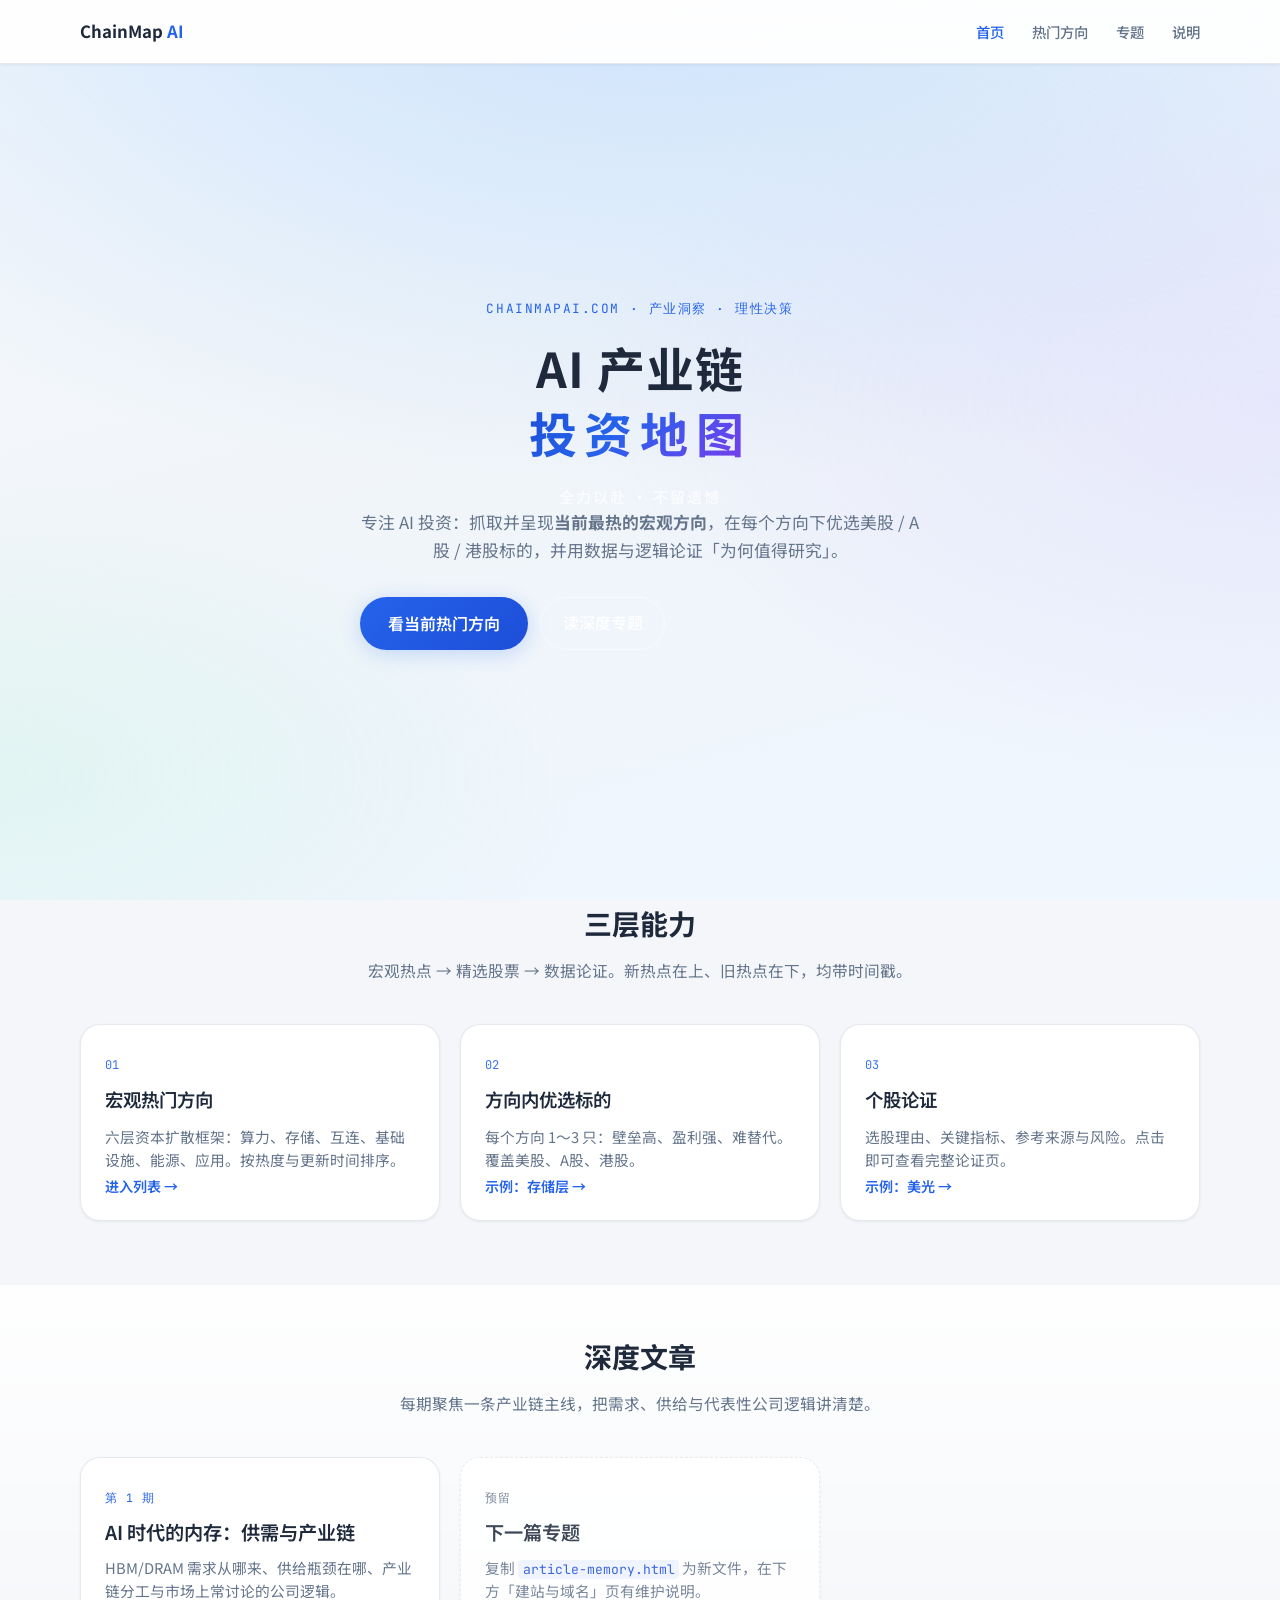
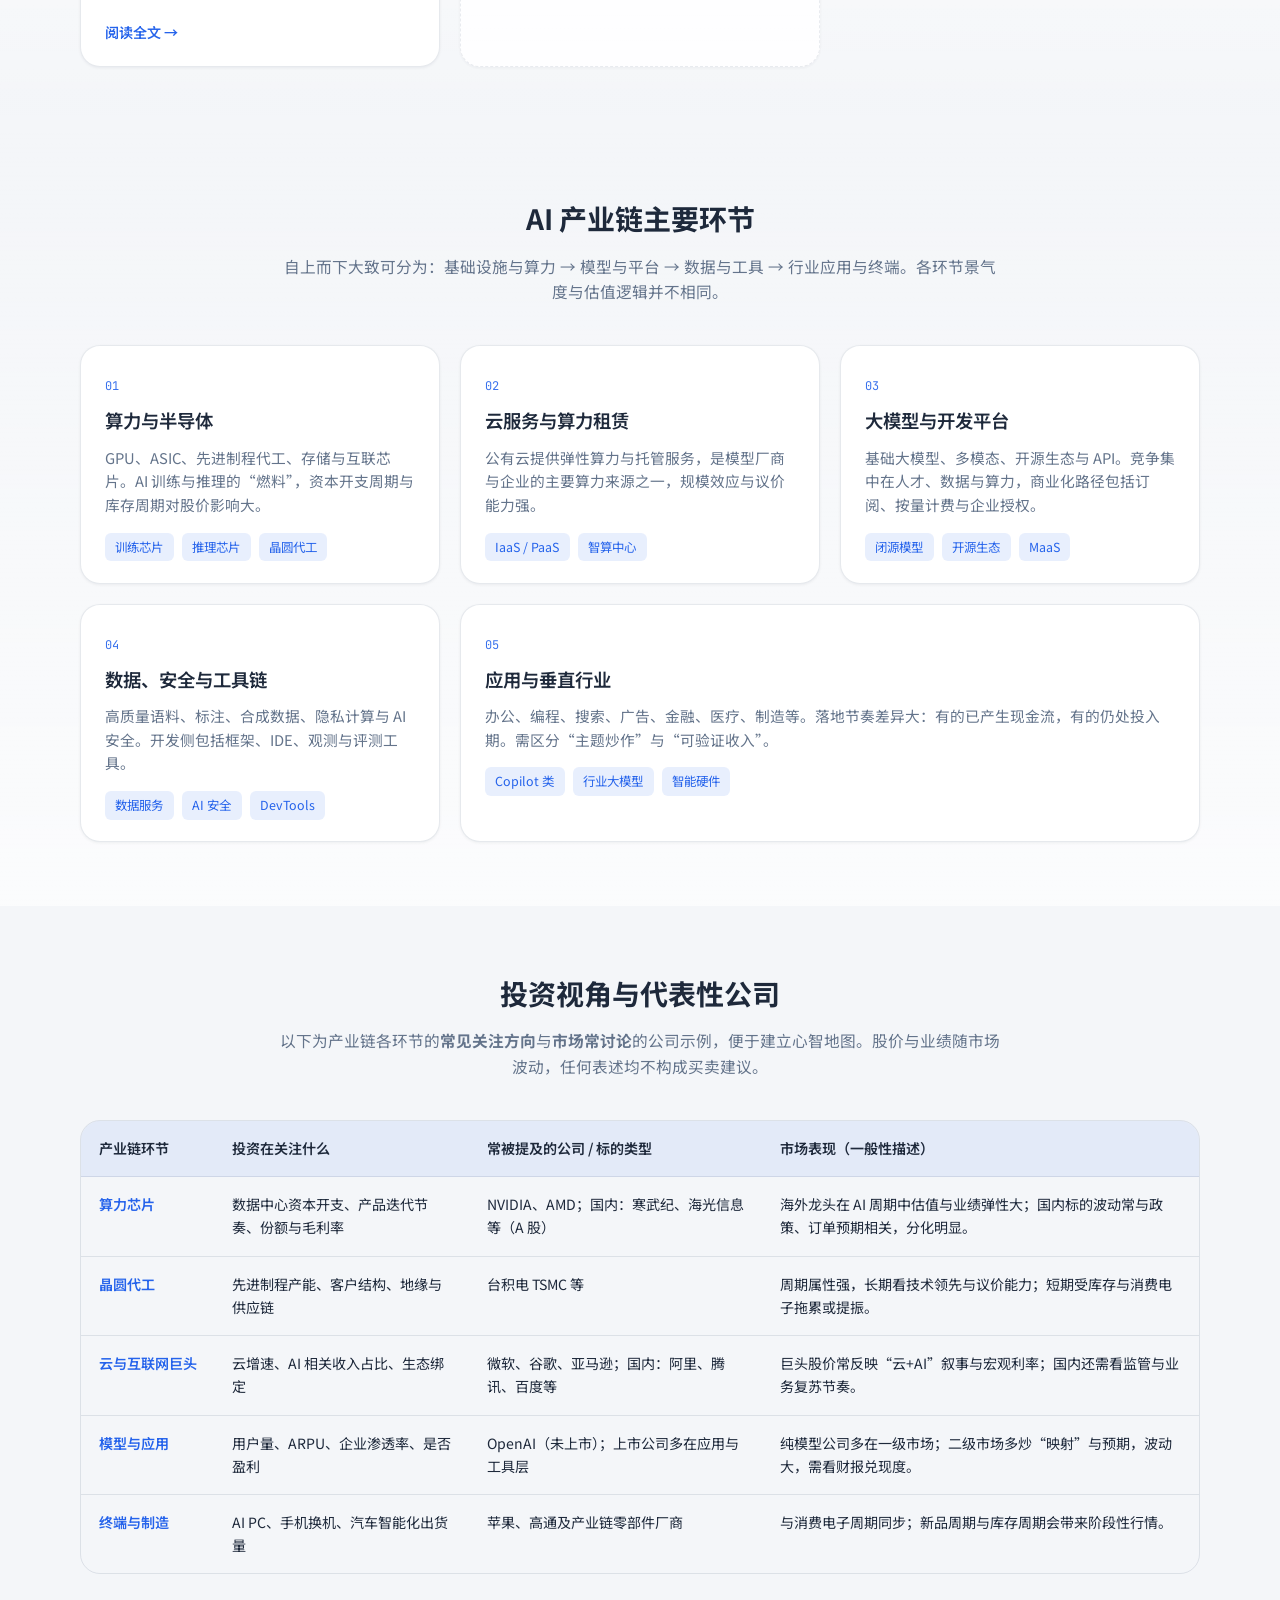
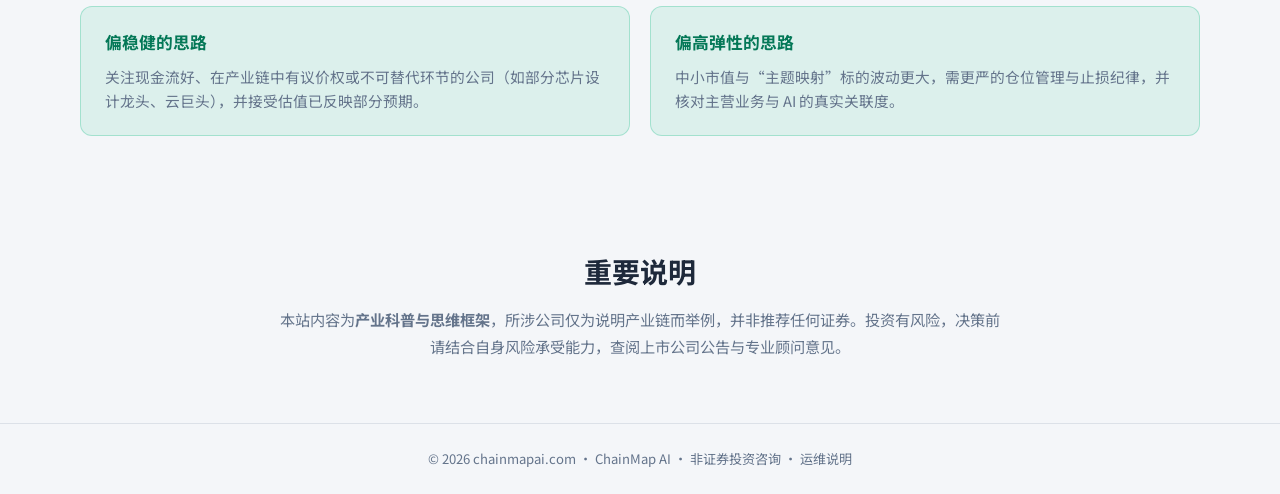
==== index.html @ 4a5e8cdd "Initial publish: ChainMap AI site for chainmapai.com Co-authored-by: Cursor <cursoragent@cursor.com>" ====
<!DOCTYPE html>
<html lang="zh-CN">
<head>
  <meta charset="UTF-8" />
  <meta name="viewport" content="width=device-width, initial-scale=1.0" />
  <meta name="description" content="ChainMap AI：AI 产业链投资地图。热门方向、美股/A股/港股优选标的与数据论证。chainmapai.com" />
  <link rel="canonical" href="https://chainmapai.com/" />
  <meta property="og:title" content="ChainMap AI · AI 产业链投资地图" />
  <meta property="og:url" content="https://chainmapai.com/" />
  <meta property="og:description" content="宏观热门方向 → 优选股票 → 数据论证" />
  <title>ChainMap AI · AI 产业链投资地图</title>
  <link rel="preconnect" href="https://fonts.googleapis.com" />
  <link rel="preconnect" href="https://fonts.gstatic.com" crossorigin />
  <link href="https://fonts.googleapis.com/css2?family=Noto+Sans+SC:wght@400;500;600;700&family=JetBrains+Mono:wght@400;500&display=swap" rel="stylesheet" />
  <link rel="stylesheet" href="styles.css" />
</head>
<body>
  <header class="site-header">
    <div class="header-inner">
      <a href="index.html" class="logo">ChainMap <span class="logo-accent">AI</span></a>
      <button type="button" class="nav-toggle" aria-label="打开菜单" aria-expanded="false"></button>
      <nav class="nav" id="site-nav">
        <a href="index.html" class="is-active">首页</a>
        <a href="hot-topics.html">热门方向</a>
        <a href="article-memory.html">专题</a>
        <a href="#disclaimer">说明</a>
      </nav>
    </div>
  </header>

  <main class="page-enter">
    <section class="hero">
      <div class="hero-bg" aria-hidden="true"></div>
      <div class="hero-content">
        <p class="hero-tag">chainmapai.com · 产业洞察 · 理性决策</p>
        <h1 class="hero-title">AI 产业链<br />
          <span class="hero-title-accent" aria-label="投资地图">
            <span class="title-part">投资地图</span>
          </span>
        </h1>
        <p class="hero-motto" aria-label="全力以赴不留遗憾">全力以赴 · 不留遗憾</p>
        <p class="hero-lead">
          专注 AI 投资：抓取并呈现<strong>当前最热的宏观方向</strong>，在每个方向下优选美股 / A股 / 港股标的，并用数据与逻辑论证「为何值得研究」。
        </p>
        <div class="hero-actions">
          <a class="btn-primary" href="hot-topics.html">看当前热门方向</a>
          <a class="btn-outline" href="#articles">读深度专题</a>
        </div>
      </div>
    </section>

    <section id="invest-core" class="section invest-preview-section">
      <div class="container">
        <h2 class="section-title">三层能力</h2>
        <p class="section-subtitle">宏观热点 → 精选股票 → 数据论证。新热点在上、旧热点在下，均带时间戳。</p>
        <div class="chain-grid">
          <a class="chain-card" href="hot-topics.html" style="text-decoration:none;color:inherit">
            <span class="chain-step">01</span>
            <h3>宏观热门方向</h3>
            <p>六层资本扩散框架：算力、存储、互连、基础设施、能源、应用。按热度与更新时间排序。</p>
            <span class="article-card-cta">进入列表 →</span>
          </a>
          <a class="chain-card" href="topic.html?id=storage-hbm" style="text-decoration:none;color:inherit">
            <span class="chain-step">02</span>
            <h3>方向内优选标的</h3>
            <p>每个方向 1～3 只：壁垒高、盈利强、难替代。覆盖美股、A股、港股。</p>
            <span class="article-card-cta">示例：存储层 →</span>
          </a>
          <a class="chain-card" href="stock.html?id=mu" style="text-decoration:none;color:inherit">
            <span class="chain-step">03</span>
            <h3>个股论证</h3>
            <p>选股理由、关键指标、参考来源与风险。点击即可查看完整论证页。</p>
            <span class="article-card-cta">示例：美光 →</span>
          </a>
        </div>
      </div>
    </section>

    <section id="articles" class="section articles-preview-section">
      <div class="container">
        <h2 class="section-title">深度文章</h2>
        <p class="section-subtitle">每期聚焦一条产业链主线，把需求、供给与代表性公司逻辑讲清楚。</p>
        <div class="article-cards">
          <a class="article-card" href="article-memory.html">
            <span class="article-card-badge">第 1 期</span>
            <h3 class="article-card-title">AI 时代的内存：供需与产业链</h3>
            <p class="article-card-desc">HBM/DRAM 需求从哪来、供给瓶颈在哪、产业链分工与市场上常讨论的公司逻辑。</p>
            <span class="article-card-cta">阅读全文 →</span>
          </a>
          <div class="article-card article-card-placeholder">
            <span class="article-card-badge article-card-badge--muted">预留</span>
            <h3 class="article-card-title">下一篇专题</h3>
            <p class="article-card-desc">复制 <code>article-memory.html</code> 为新文件，在下方「建站与域名」页有维护说明。</p>
          </div>
        </div>
      </div>
    </section>

    <section id="chain" class="section chain-section">
      <div class="container">
        <h2 class="section-title">AI 产业链主要环节</h2>
        <p class="section-subtitle">
          自上而下大致可分为：基础设施与算力 → 模型与平台 → 数据与工具 → 行业应用与终端。各环节景气度与估值逻辑并不相同。
        </p>

        <div class="chain-grid">
          <article class="chain-card">
            <span class="chain-step">01</span>
            <h3>算力与半导体</h3>
            <p>GPU、ASIC、先进制程代工、存储与互联芯片。AI 训练与推理的“燃料”，资本开支周期与库存周期对股价影响大。</p>
            <ul class="chain-tags">
              <li>训练芯片</li>
              <li>推理芯片</li>
              <li>晶圆代工</li>
            </ul>
          </article>
          <article class="chain-card">
            <span class="chain-step">02</span>
            <h3>云服务与算力租赁</h3>
            <p>公有云提供弹性算力与托管服务，是模型厂商与企业的主要算力来源之一，规模效应与议价能力强。</p>
            <ul class="chain-tags">
              <li>IaaS / PaaS</li>
              <li>智算中心</li>
            </ul>
          </article>
          <article class="chain-card">
            <span class="chain-step">03</span>
            <h3>大模型与开发平台</h3>
            <p>基础大模型、多模态、开源生态与 API。竞争集中在人才、数据与算力，商业化路径包括订阅、按量计费与企业授权。</p>
            <ul class="chain-tags">
              <li>闭源模型</li>
              <li>开源生态</li>
              <li>MaaS</li>
            </ul>
          </article>
          <article class="chain-card">
            <span class="chain-step">04</span>
            <h3>数据、安全与工具链</h3>
            <p>高质量语料、标注、合成数据、隐私计算与 AI 安全。开发侧包括框架、IDE、观测与评测工具。</p>
            <ul class="chain-tags">
              <li>数据服务</li>
              <li>AI 安全</li>
              <li>DevTools</li>
            </ul>
          </article>
          <article class="chain-card chain-card-wide">
            <span class="chain-step">05</span>
            <h3>应用与垂直行业</h3>
            <p>办公、编程、搜索、广告、金融、医疗、制造等。落地节奏差异大：有的已产生现金流，有的仍处投入期。需区分“主题炒作”与“可验证收入”。</p>
            <ul class="chain-tags">
              <li>Copilot 类</li>
              <li>行业大模型</li>
              <li>智能硬件</li>
            </ul>
          </article>
        </div>
      </div>
    </section>

    <section id="ideas" class="section ideas-section">
      <div class="container">
        <h2 class="section-title">投资视角与代表性公司</h2>
        <p class="section-subtitle">
          以下为产业链各环节的<strong>常见关注方向</strong>与<strong>市场常讨论</strong>的公司示例，便于建立心智地图。股价与业绩随市场波动，任何表述均不构成买卖建议。
        </p>

        <div class="ideas-table-wrap">
          <table class="ideas-table">
            <thead>
              <tr>
                <th>产业链环节</th>
                <th>投资在关注什么</th>
                <th>常被提及的公司 / 标的类型</th>
                <th>市场表现（一般性描述）</th>
              </tr>
            </thead>
            <tbody>
              <tr>
                <td>算力芯片</td>
                <td>数据中心资本开支、产品迭代节奏、份额与毛利率</td>
                <td>NVIDIA、AMD；国内：寒武纪、海光信息等（A 股）</td>
                <td>海外龙头在 AI 周期中估值与业绩弹性大；国内标的波动常与政策、订单预期相关，分化明显。</td>
              </tr>
              <tr>
                <td>晶圆代工</td>
                <td>先进制程产能、客户结构、地缘与供应链</td>
                <td>台积电 TSMC 等</td>
                <td>周期属性强，长期看技术领先与议价能力；短期受库存与消费电子拖累或提振。</td>
              </tr>
              <tr>
                <td>云与互联网巨头</td>
                <td>云增速、AI 相关收入占比、生态绑定</td>
                <td>微软、谷歌、亚马逊；国内：阿里、腾讯、百度等</td>
                <td>巨头股价常反映“云+AI”叙事与宏观利率；国内还需看监管与业务复苏节奏。</td>
              </tr>
              <tr>
                <td>模型与应用</td>
                <td>用户量、ARPU、企业渗透率、是否盈利</td>
                <td>OpenAI（未上市）；上市公司多在应用与工具层</td>
                <td>纯模型公司多在一级市场；二级市场多炒“映射”与预期，波动大，需看财报兑现度。</td>
              </tr>
              <tr>
                <td>终端与制造</td>
                <td>AI PC、手机换机、汽车智能化出货量</td>
                <td>苹果、高通及产业链零部件厂商</td>
                <td>与消费电子周期同步；新品周期与库存周期会带来阶段性行情。</td>
              </tr>
            </tbody>
          </table>
        </div>

        <div class="callout-cards">
          <div class="callout">
            <h3>偏稳健的思路</h3>
            <p>关注现金流好、在产业链中有议价权或不可替代环节的公司（如部分芯片设计龙头、云巨头），并接受估值已反映部分预期。</p>
          </div>
          <div class="callout">
            <h3>偏高弹性的思路</h3>
            <p>中小市值与“主题映射”标的波动更大，需更严的仓位管理与止损纪律，并核对主营业务与 AI 的真实关联度。</p>
          </div>
        </div>
      </div>
    </section>

    <section id="disclaimer" class="section disclaimer-section">
      <div class="container narrow">
        <h2 class="section-title">重要说明</h2>
        <p>
          本站内容为<strong>产业科普与思维框架</strong>，所涉公司仅为说明产业链而举例，并非推荐任何证券。投资有风险，决策前请结合自身风险承受能力，查阅上市公司公告与专业顾问意见。
        </p>
      </div>
    </section>
  </main>

  <footer class="site-footer">
    <div class="container footer-inner">
      <p>© 2026 <a href="https://chainmapai.com">chainmapai.com</a> · ChainMap AI · 非证券投资咨询 · <a href="guide-hosting.html">运维说明</a></p>
    </div>
  </footer>

  <script src="script.js"></script>
</body>
</html>
---- styles.css ----
:root {
  --bg-deep: #f4f6f9;
  --bg-page: linear-gradient(165deg, #f8fafc 0%, #f1f5f9 45%, #eef6ff 100%);
  --bg-card: #ffffff;
  --bg-card-hover: #f8fafc;
  --border: rgba(15, 40, 80, 0.1);
  --text: #1e293b;
  --text-muted: #64748b;
  --accent: #2563eb;
  --accent-hover: #1d4ed8;
  --accent-soft: rgba(37, 99, 235, 0.1);
  --accent-glow: rgba(37, 99, 235, 0.22);
  --green-soft: rgba(16, 185, 129, 0.1);
  --green-border: rgba(16, 185, 129, 0.28);
  --green-heading: #047857;
  --header-bg: rgba(255, 255, 255, 0.82);
  --shadow-sm: 0 1px 3px rgba(15, 23, 42, 0.06);
  --shadow-md: 0 8px 30px rgba(15, 23, 42, 0.08);
  --font-sans: "Noto Sans SC", system-ui, sans-serif;
  --font-mono: "JetBrains Mono", monospace;
  --radius: 12px;
  --radius-lg: 20px;
  --header-h: 64px;
}

*,
*::before,
*::after {
  box-sizing: border-box;
}

html {
  scroll-behavior: smooth;
}

body {
  margin: 0;
  font-family: var(--font-sans);
  font-size: 16px;
  line-height: 1.65;
  color: var(--text);
  background: var(--bg-deep);
  background-image: var(--bg-page);
  background-attachment: fixed;
  min-height: 100vh;
}

a {
  color: var(--accent);
  text-decoration: none;
}

a:hover {
  text-decoration: underline;
}

.container {
  width: min(1120px, 92vw);
  margin-inline: auto;
}

.container.narrow {
  max-width: 720px;
}

.site-header {
  position: sticky;
  top: 0;
  z-index: 100;
  height: var(--header-h);
  background: var(--header-bg);
  backdrop-filter: blur(12px);
  border-bottom: 1px solid var(--border);
  box-shadow: var(--shadow-sm);
}

.header-inner {
  width: min(1120px, 92vw);
  margin-inline: auto;
  height: 100%;
  display: flex;
  align-items: center;
  justify-content: space-between;
}

.logo {
  font-weight: 700;
  font-size: 1.05rem;
  color: var(--text);
  text-decoration: none;
}

.logo:hover {
  color: var(--accent);
  text-decoration: none;
}

.logo-accent {
  color: var(--accent);
}

.hero-motto {
  margin: 0.5rem 0 0;
  font-size: 0.95rem;
  font-weight: 500;
  color: rgba(255, 255, 255, 0.75);
  letter-spacing: 0.12em;
}

.site-footer a {
  color: var(--text-muted);
}

.site-footer a:hover {
  color: var(--accent);
}

.nav {
  display: flex;
  gap: 1.75rem;
}

.nav a {
  color: var(--text-muted);
  font-size: 0.9rem;
  font-weight: 500;
  text-decoration: none;
  transition: color 0.2s;
}

.nav a:hover {
  color: var(--accent);
}

.nav a.is-active {
  color: var(--accent);
}

.nav-toggle {
  display: none;
  width: 44px;
  height: 44px;
  margin: 0;
  padding: 0;
  border: 1px solid var(--border);
  border-radius: 10px;
  background: var(--bg-card);
  cursor: pointer;
  position: relative;
}

.nav-toggle::before,
.nav-toggle::after {
  content: "";
  position: absolute;
  left: 12px;
  right: 12px;
  height: 2px;
  background: var(--text);
  border-radius: 1px;
  transition: transform 0.2s, top 0.2s, opacity 0.2s;
}

.nav-toggle::before {
  top: 16px;
}

.nav-toggle::after {
  top: 26px;
}

.nav-toggle[aria-expanded="true"]::before {
  top: 21px;
  transform: rotate(45deg);
}

.nav-toggle[aria-expanded="true"]::after {
  top: 21px;
  transform: rotate(-45deg);
}

@media (max-width: 768px) {
  .nav-toggle {
    display: block;
  }

  .nav {
    position: absolute;
    top: var(--header-h);
    left: 0;
    right: 0;
    flex-direction: column;
    gap: 0;
    padding: 0.5rem 0 1rem;
    background: rgba(255, 255, 255, 0.98);
    border-bottom: 1px solid var(--border);
    box-shadow: var(--shadow-md);
    transform: translateY(-120%);
    opacity: 0;
    visibility: hidden;
    pointer-events: none;
    transition: transform 0.25s ease, opacity 0.2s;
  }

  .nav.is-open {
    transform: translateY(0);
    opacity: 1;
    visibility: visible;
    pointer-events: auto;
  }

  .nav a {
    padding: 0.85rem 1.5rem;
    border-top: 1px solid rgba(15, 23, 42, 0.06);
  }

  .header-inner {
    position: relative;
  }
}

.hero {
  position: relative;
  min-height: calc(100vh - var(--header-h));
  display: flex;
  align-items: center;
  justify-content: center;
  padding: 3rem 1.5rem 4rem;
  overflow: hidden;
}

.hero-bg {
  position: absolute;
  inset: 0;
  background:
    radial-gradient(ellipse 85% 65% at 50% -15%, rgba(147, 197, 253, 0.45), transparent),
    radial-gradient(ellipse 55% 45% at 100% 40%, rgba(196, 181, 253, 0.22), transparent),
    radial-gradient(ellipse 45% 35% at 0% 85%, rgba(167, 243, 208, 0.2), transparent);
  pointer-events: none;
}

.hero-content {
  position: relative;
  text-align: center;
  max-width: 720px;
}

.hero-tag {
  font-family: var(--font-mono);
  font-size: 0.8rem;
  letter-spacing: 0.12em;
  text-transform: uppercase;
  color: var(--accent);
  margin: 0 0 1rem;
}

.hero-title {
  font-size: clamp(2rem, 5vw, 3rem);
  font-weight: 700;
  line-height: 1.35;
  margin: 0 0 1.25rem;
  letter-spacing: 0.02em;
}

.hero-title-accent {
  display: inline-block;
  background: linear-gradient(135deg, #1d4ed8 0%, #2563eb 40%, #7c3aed 100%);
  -webkit-background-clip: text;
  background-clip: text;
  color: transparent;
}

.hero-title-accent .title-part {
  letter-spacing: 0.16em;
}

.hero-title-accent .title-mid-gap {
  display: inline-block;
  width: 0.65em;
  min-width: 0.5rem;
}

.hero-lead {
  color: var(--text-muted);
  font-size: 1.05rem;
  margin: 0 0 2rem;
  max-width: 560px;
  margin-inline: auto;
}

.btn-primary {
  display: inline-block;
  padding: 0.85rem 1.75rem;
  background: linear-gradient(135deg, #2563eb, #1d4ed8);
  color: #fff;
  font-weight: 600;
  border-radius: 999px;
  text-decoration: none;
  box-shadow: 0 4px 20px var(--accent-glow);
  transition: transform 0.2s, box-shadow 0.2s;
}

.btn-primary:hover {
  transform: translateY(-2px);
  box-shadow: 0 8px 28px var(--accent-glow);
  text-decoration: none;
  color: #fff;
}

.section[id] {
  scroll-margin-top: calc(var(--header-h) + 8px);
}

.section {
  padding: 4rem 1.5rem;
}

.section-title {
  font-size: 1.75rem;
  font-weight: 700;
  margin: 0 0 0.75rem;
  text-align: center;
}

.section-subtitle {
  color: var(--text-muted);
  text-align: center;
  max-width: 720px;
  margin: 0 auto 2.5rem;
  font-size: 0.98rem;
}

.chain-section {
  background: linear-gradient(180deg, transparent, rgba(255, 255, 255, 0.65));
}

.chain-grid {
  display: grid;
  grid-template-columns: repeat(auto-fill, minmax(280px, 1fr));
  gap: 1.25rem;
}

.chain-card {
  background: var(--bg-card);
  border: 1px solid var(--border);
  border-radius: var(--radius-lg);
  padding: 1.5rem 1.5rem 1.35rem;
  box-shadow: var(--shadow-sm);
  transition: border-color 0.2s, background 0.2s, box-shadow 0.2s;
}

.chain-card:hover {
  background: var(--bg-card-hover);
  border-color: rgba(37, 99, 235, 0.28);
  box-shadow: var(--shadow-sm);
}

.chain-card-wide {
  grid-column: 1 / -1;
}

@media (min-width: 900px) {
  .chain-card-wide {
    grid-column: span 2;
  }
}

.chain-step {
  font-family: var(--font-mono);
  font-size: 0.75rem;
  color: var(--accent);
  opacity: 0.9;
}

.chain-card h3 {
  margin: 0.5rem 0 0.65rem;
  font-size: 1.15rem;
  font-weight: 600;
}

.chain-card p {
  margin: 0;
  color: var(--text-muted);
  font-size: 0.92rem;
  line-height: 1.6;
}

.chain-tags {
  list-style: none;
  margin: 1rem 0 0;
  padding: 0;
  display: flex;
  flex-wrap: wrap;
  gap: 0.5rem;
}

.chain-tags li {
  font-size: 0.78rem;
  padding: 0.25rem 0.65rem;
  background: var(--accent-soft);
  color: var(--accent);
  border-radius: 6px;
}

.ideas-section {
  padding-bottom: 5rem;
}

.ideas-table-wrap {
  overflow-x: auto;
  border-radius: var(--radius-lg);
  border: 1px solid var(--border);
  margin-bottom: 2rem;
}

.ideas-table {
  width: 100%;
  border-collapse: collapse;
  font-size: 0.88rem;
}

.ideas-table th,
.ideas-table td {
  padding: 1rem 1.1rem;
  text-align: left;
  vertical-align: top;
  border-bottom: 1px solid var(--border);
}

.ideas-table th {
  background: rgba(37, 99, 235, 0.08);
  color: var(--text);
  font-weight: 600;
  white-space: nowrap;
}

.ideas-table tbody tr:last-child td {
  border-bottom: none;
}

.ideas-table tbody tr:hover td {
  background: rgba(37, 99, 235, 0.04);
}

.ideas-table td:first-child {
  font-weight: 600;
  color: var(--accent);
  white-space: nowrap;
}

.callout-cards {
  display: grid;
  grid-template-columns: repeat(auto-fit, minmax(260px, 1fr));
  gap: 1.25rem;
}

.callout {
  background: var(--green-soft);
  border: 1px solid var(--green-border);
  border-radius: var(--radius);
  padding: 1.35rem 1.5rem;
}

.callout h3 {
  margin: 0 0 0.5rem;
  font-size: 1.05rem;
  color: var(--green-heading);
}

.callout p {
  margin: 0;
  color: var(--text-muted);
  font-size: 0.92rem;
}

.disclaimer-section {
  padding-top: 2rem;
  padding-bottom: 4rem;
}

.disclaimer-section p {
  color: var(--text-muted);
  text-align: center;
  margin: 0;
  font-size: 0.95rem;
  line-height: 1.75;
}

.site-footer {
  border-top: 1px solid var(--border);
  padding: 1.5rem 1.5rem;
}

.footer-inner {
  text-align: center;
}

.site-footer p {
  margin: 0;
  font-size: 0.82rem;
  color: var(--text-muted);
}

.page-enter {
  animation: pageEnterIn 0.55s ease forwards;
}

@keyframes pageEnterIn {
  from {
    opacity: 0;
    transform: translateY(10px);
  }
  to {
    opacity: 1;
    transform: translateY(0);
  }
}

@media (prefers-reduced-motion: reduce) {
  .page-enter {
    animation: none;
  }
}

.articles-preview-section {
  padding-top: 3rem;
  background: linear-gradient(180deg, rgba(255, 255, 255, 0.9), transparent);
}

.article-cards {
  display: grid;
  grid-template-columns: repeat(auto-fill, minmax(300px, 1fr));
  gap: 1.25rem;
}

.article-card {
  display: block;
  background: var(--bg-card);
  border: 1px solid var(--border);
  border-radius: var(--radius-lg);
  padding: 1.5rem 1.5rem 1.35rem;
  text-decoration: none;
  color: inherit;
  box-shadow: var(--shadow-sm);
  transition: border-color 0.2s, background 0.2s, transform 0.2s, box-shadow 0.2s;
}

.article-card:hover {
  border-color: rgba(37, 99, 235, 0.35);
  background: var(--bg-card-hover);
  box-shadow: var(--shadow-md);
  transform: translateY(-2px);
  text-decoration: none;
}

.article-card-badge {
  display: inline-block;
  font-family: var(--font-mono);
  font-size: 0.72rem;
  letter-spacing: 0.08em;
  color: var(--accent);
  margin-bottom: 0.65rem;
}

.article-card-badge--muted {
  color: var(--text-muted);
}

.article-card-title {
  margin: 0 0 0.5rem;
  font-size: 1.2rem;
  font-weight: 600;
  color: var(--text);
}

.article-card-desc {
  margin: 0 0 1rem;
  font-size: 0.92rem;
  color: var(--text-muted);
  line-height: 1.55;
}

.article-card-cta {
  font-size: 0.88rem;
  font-weight: 600;
  color: var(--accent);
}

.article-card-placeholder {
  border-style: dashed;
  opacity: 0.85;
}

.article-card-placeholder .article-card-desc code {
  font-family: var(--font-mono);
  font-size: 0.82rem;
  padding: 0.1em 0.35em;
  background: rgba(37, 99, 235, 0.08);
  border-radius: 4px;
  color: var(--accent-hover);
}

.main-article {
  padding-top: 2rem;
  padding-bottom: 2rem;
}

.article-container {
  max-width: 760px;
}

.article-header {
  margin-bottom: 2rem;
  padding-bottom: 1.5rem;
  border-bottom: 1px solid var(--border);
}

.article-kicker {
  font-family: var(--font-mono);
  font-size: 0.8rem;
  letter-spacing: 0.06em;
  color: var(--accent);
  margin: 0 0 0.75rem;
}

.article-h1 {
  font-size: clamp(1.45rem, 4vw, 2rem);
  font-weight: 700;
  line-height: 1.35;
  margin: 0 0 0.75rem;
  letter-spacing: 0.02em;
}

.article-meta {
  margin: 0;
  font-size: 0.88rem;
  color: var(--text-muted);
}

.article-toc {
  background: var(--bg-card);
  border: 1px solid var(--border);
  border-radius: var(--radius);
  padding: 1.25rem 1.5rem;
  margin-bottom: 2rem;
}

.article-toc-title {
  display: block;
  font-size: 0.85rem;
  margin-bottom: 0.65rem;
  color: var(--text);
}

.article-toc ol {
  margin: 0;
  padding-left: 1.25rem;
  color: var(--text-muted);
  font-size: 0.92rem;
}

.article-toc li {
  margin-bottom: 0.4rem;
}

.article-toc a {
  color: var(--accent);
}

.article-body h2[id] {
  scroll-margin-top: calc(var(--header-h) + 12px);
}

.article-body h2 {
  font-size: 1.25rem;
  font-weight: 700;
  margin: 2rem 0 0.75rem;
  letter-spacing: 0.02em;
}

.article-body h2:first-child {
  margin-top: 0;
}

.article-h3 {
  font-size: 1.05rem;
  font-weight: 600;
  margin: 1.35rem 0 0.5rem;
  color: #334155;
}

.article-body p {
  margin: 0 0 1rem;
  color: var(--text-muted);
  font-size: 0.98rem;
}

.article-body ul,
.article-body ol {
  margin: 0 0 1rem;
  padding-left: 1.35rem;
  color: var(--text-muted);
  font-size: 0.95rem;
}

.article-body li {
  margin-bottom: 0.45rem;
}

.article-body strong {
  color: #0f172a;
  font-weight: 600;
}

.article-body code {
  font-family: var(--font-mono);
  font-size: 0.88em;
  padding: 0.12em 0.4em;
  background: rgba(37, 99, 235, 0.09);
  border-radius: 4px;
  color: #1d4ed8;
}

.article-table-wrap {
  overflow-x: auto;
  border-radius: var(--radius);
  border: 1px solid var(--border);
  margin: 1rem 0 1.25rem;
}

.article-table {
  width: 100%;
  border-collapse: collapse;
  font-size: 0.86rem;
}

.article-table th,
.article-table td {
  padding: 0.75rem 0.9rem;
  text-align: left;
  border-bottom: 1px solid var(--border);
  vertical-align: top;
}

.article-table th {
  background: rgba(37, 99, 235, 0.08);
  color: var(--text);
  font-weight: 600;
}

.article-table tbody tr:last-child td {
  border-bottom: none;
}

.article-note {
  background: rgba(37, 99, 235, 0.06);
  border-left: 3px solid var(--accent);
  padding: 1rem 1.1rem;
  border-radius: 0 var(--radius) var(--radius) 0;
  font-size: 0.92rem !important;
}

.article-ol-steps {
  counter-reset: step;
  list-style: none;
  padding-left: 0 !important;
}

.article-ol-steps > li {
  position: relative;
  padding-left: 0;
  margin-bottom: 1rem !important;
}

.article-ol-steps > li::before {
  counter-increment: step;
  content: counter(step) ".";
  font-weight: 700;
  color: var(--accent);
  margin-right: 0.35em;
}

.article-ol-steps--nested ul {
  margin: 0.5rem 0 0.75rem;
  padding-left: 1.25rem;
  list-style: disc;
}

.article-footer {
  display: flex;
  flex-wrap: wrap;
  gap: 1rem;
  margin-top: 2.5rem;
  padding-top: 1.5rem;
  border-top: 1px solid var(--border);
}

.btn-secondary {
  display: inline-block;
  padding: 0.65rem 1.25rem;
  border: 1px solid var(--border);
  border-radius: 999px;
  color: var(--text);
  font-size: 0.9rem;
  font-weight: 500;
  text-decoration: none;
  transition: border-color 0.2s, background 0.2s;
}

.btn-secondary:hover {
  border-color: rgba(37, 99, 235, 0.4);
  background: var(--accent-soft);
  color: var(--accent);
  text-decoration: none;
}

/* —— AI 投资核心功能页 —— */
.invest-page {
  padding-bottom: 3rem;
}

.invest-page-header {
  margin-bottom: 2rem;
}

.invest-page-header .article-h1 {
  margin-bottom: 0.75rem;
}

.feed-meta {
  font-size: 0.88rem;
  color: var(--text-muted);
  margin-bottom: 1.25rem;
}

.feed-loading {
  color: var(--text-muted);
}

.error-msg {
  padding: 1rem 1.25rem;
  background: rgba(239, 68, 68, 0.08);
  border: 1px solid rgba(239, 68, 68, 0.25);
  border-radius: var(--radius);
  color: #b91c1c;
}

.topic-feed {
  display: flex;
  flex-direction: column;
  gap: 1.25rem;
}

.topic-card {
  background: var(--bg-card);
  border: 1px solid var(--border);
  border-radius: var(--radius-lg);
  padding: 1.35rem 1.5rem;
  box-shadow: var(--shadow-sm);
  transition: border-color 0.2s, box-shadow 0.2s;
}

.topic-card--hot {
  border-color: rgba(37, 99, 235, 0.35);
  box-shadow: var(--shadow-md);
}

.topic-card--archived {
  opacity: 0.72;
}

.topic-card-head {
  display: flex;
  justify-content: space-between;
  align-items: center;
  flex-wrap: wrap;
  gap: 0.5rem;
  margin-bottom: 0.5rem;
}

.topic-layer {
  font-size: 0.8rem;
  font-weight: 600;
  color: var(--accent);
  text-transform: uppercase;
  letter-spacing: 0.04em;
}

.topic-heat {
  font-family: var(--font-mono);
  font-size: 0.82rem;
  color: var(--text-muted);
}

.topic-card-title {
  margin: 0 0 0.5rem;
  font-size: 1.25rem;
}

.topic-card-title a {
  color: var(--text);
  text-decoration: none;
}

.topic-card-title a:hover {
  color: var(--accent);
}

.topic-status {
  font-size: 0.9rem;
  margin-bottom: 0.75rem;
}

.status-pill {
  display: inline-block;
  padding: 0.15rem 0.55rem;
  border-radius: 999px;
  background: var(--accent-soft);
  color: var(--accent);
  font-weight: 600;
  font-size: 0.82rem;
}

.topic-times {
  font-size: 0.82rem;
  color: var(--text-muted);
  margin: 0.75rem 0 1rem;
}

.stars .star {
  color: #cbd5e1;
  font-size: 0.95rem;
}

.stars .star.is-on {
  color: #f59e0b;
}

.topic-detail-header h1,
.stock-detail-header h1 {
  font-size: clamp(1.5rem, 4vw, 2rem);
  margin: 0.25rem 0 0.75rem;
  line-height: 1.3;
}

.stock-symbol {
  font-family: var(--font-mono);
  font-size: 0.65em;
  font-weight: 500;
  color: var(--text-muted);
}

.stock-oneliner {
  font-size: 1.05rem;
  line-height: 1.6;
}

.stock-pick-grid {
  display: grid;
  grid-template-columns: repeat(auto-fill, minmax(260px, 1fr));
  gap: 1rem;
  margin: 1.5rem 0;
}

.stock-pick-card {
  display: block;
  background: var(--bg-card);
  border: 1px solid var(--border);
  border-radius: var(--radius);
  padding: 1.25rem;
  text-decoration: none;
  color: inherit;
  transition: border-color 0.2s, transform 0.2s, box-shadow 0.2s;
  position: relative;
}

.stock-pick-card:hover {
  border-color: rgba(37, 99, 235, 0.4);
  box-shadow: var(--shadow-md);
  transform: translateY(-2px);
  text-decoration: none;
}

.stock-pick-card h3 {
  margin: 0.5rem 0 0.35rem;
  font-size: 1.05rem;
  color: var(--text);
}

.stock-pick-card p {
  font-size: 0.9rem;
  color: var(--text-muted);
  margin: 0 0 0.75rem;
}

.stock-rank {
  position: absolute;
  top: 0.75rem;
  right: 0.75rem;
  font-family: var(--font-mono);
  font-weight: 700;
  font-size: 0.85rem;
  color: var(--accent);
}

.market-badge {
  display: inline-block;
  font-size: 0.72rem;
  font-weight: 600;
  padding: 0.2rem 0.5rem;
  border-radius: 4px;
  background: var(--accent-soft);
  color: var(--accent);
}

.market-badge--A {
  background: rgba(239, 68, 68, 0.1);
  color: #dc2626;
}

.market-badge--HK {
  background: rgba(168, 85, 247, 0.1);
  color: #7c3aed;
}

.market-badge--KR {
  background: rgba(16, 185, 129, 0.1);
  color: var(--green-heading);
}

.moat-tags,
.risk-list,
.evidence-list {
  padding-left: 1.25rem;
}

.moat-tags li,
.risk-list li {
  margin-bottom: 0.35rem;
}

.thesis-list {
  padding-left: 1.35rem;
}

.thesis-list li {
  margin-bottom: 0.65rem;
}

.evidence-type {
  font-size: 0.75rem;
  font-weight: 600;
  text-transform: uppercase;
  color: var(--text-muted);
}

.muted {
  color: var(--text-muted);
  font-size: 0.88rem;
}

.invest-disclaimer-inline {
  font-size: 0.88rem;
  color: var(--text-muted);
  margin-top: 2rem;
  padding-top: 1rem;
  border-top: 1px solid var(--border);
}

.hero-actions {
  display: flex;
  flex-wrap: wrap;
  gap: 0.75rem;
  margin-top: 1.25rem;
}

.btn-outline {
  display: inline-block;
  padding: 0.7rem 1.35rem;
  border: 1px solid rgba(255, 255, 255, 0.5);
  border-radius: 999px;
  color: #fff;
  font-weight: 500;
  text-decoration: none;
  transition: background 0.2s;
}

.btn-outline:hover {
  background: rgba(255, 255, 255, 0.12);
  text-decoration: none;
}

.invest-preview-section {
  padding-top: 0;
}
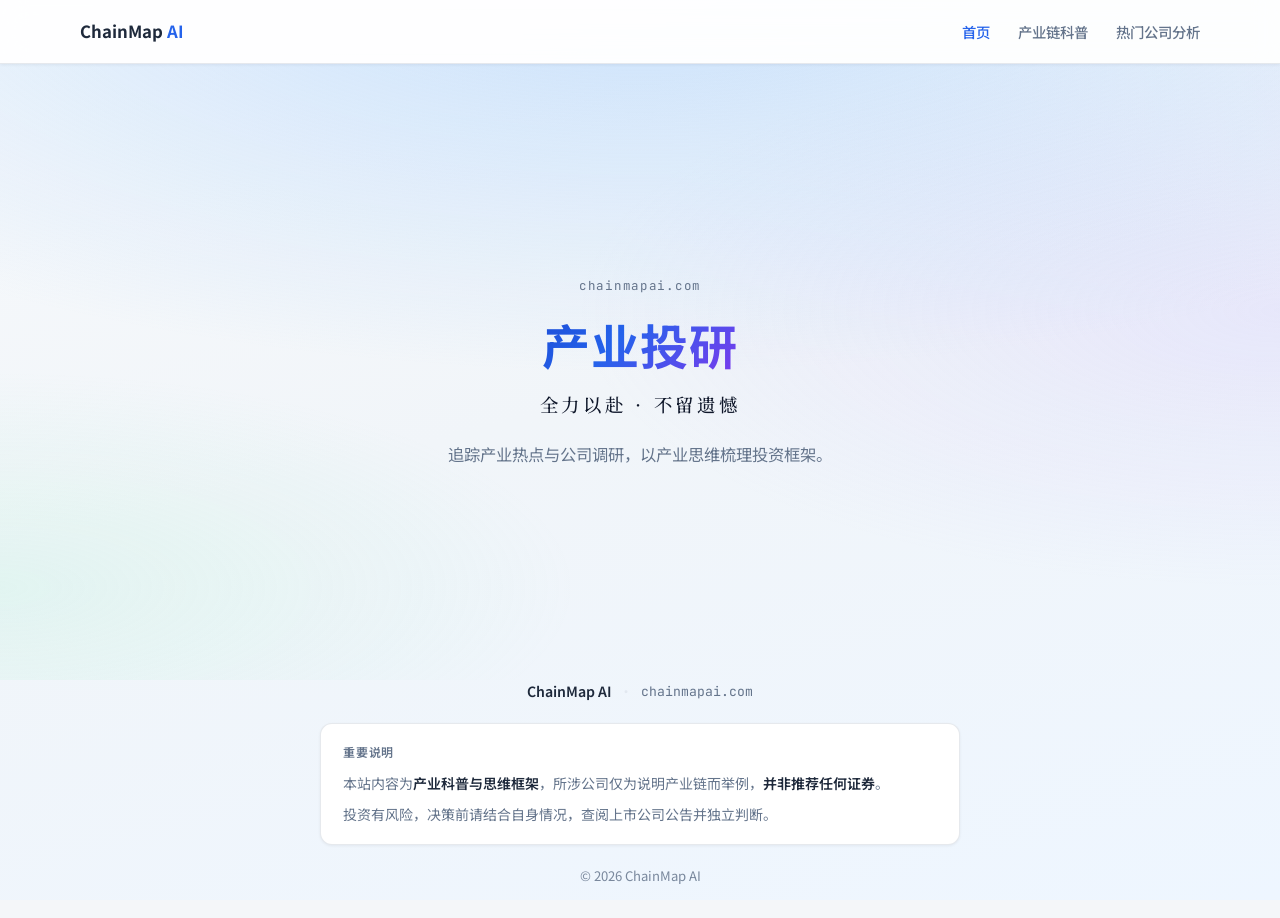
==== commit 2e2af67f: "fix(home): remove industry chain block, redesign footer disclaimer Co-authored-by: Cursor <cursorage" ====
--- a/index.html
+++ b/index.html
@@ -1,240 +1,57 @@
-<!DOCTYPE html>
+﻿<!DOCTYPE html>
 <html lang="zh-CN">
 <head>
   <meta charset="UTF-8" />
   <meta name="viewport" content="width=device-width, initial-scale=1.0" />
-  <meta name="description" content="ChainMap AI：AI 产业链投资地图。热门方向、美股/A股/港股优选标的与数据论证。chainmapai.com" />
+  <meta name="description" content="ChainMap AI：追踪产业热点与公司调研，以产业思维梳理投资框架。chainmapai.com" />
   <link rel="canonical" href="https://chainmapai.com/" />
-  <meta property="og:title" content="ChainMap AI · AI 产业链投资地图" />
+  <meta property="og:title" content="ChainMap AI · 产业投研" />
   <meta property="og:url" content="https://chainmapai.com/" />
-  <meta property="og:description" content="宏观热门方向 → 优选股票 → 数据论证" />
-  <title>ChainMap AI · AI 产业链投资地图</title>
+  <meta property="og:description" content="产业科普 → 公司分析 → 思维框架" />
+  <title>ChainMap AI · 产业投研</title>
   <link rel="preconnect" href="https://fonts.googleapis.com" />
   <link rel="preconnect" href="https://fonts.gstatic.com" crossorigin />
-  <link href="https://fonts.googleapis.com/css2?family=Noto+Sans+SC:wght@400;500;600;700&family=JetBrains+Mono:wght@400;500&display=swap" rel="stylesheet" />
+  <link href="https://fonts.googleapis.com/css2?family=Noto+Sans+SC:wght@400;500;600;700&family=Noto+Serif+SC:wght@500;600;700&family=JetBrains+Mono:wght@400;500&display=swap" rel="stylesheet" />
   <link rel="stylesheet" href="styles.css" />
 </head>
-<body>
+<body class="page-home">
   <header class="site-header">
     <div class="header-inner">
       <a href="index.html" class="logo">ChainMap <span class="logo-accent">AI</span></a>
       <button type="button" class="nav-toggle" aria-label="打开菜单" aria-expanded="false"></button>
       <nav class="nav" id="site-nav">
         <a href="index.html" class="is-active">首页</a>
-        <a href="hot-topics.html">热门方向</a>
-        <a href="article-memory.html">专题</a>
-        <a href="#disclaimer">说明</a>
+        <a href="hot-topics.html">产业链科普</a>
+        <a href="companies.html">热门公司分析</a>
       </nav>
     </div>
   </header>
 
   <main class="page-enter">
-    <section class="hero">
+    <section class="hero hero--landing" aria-label="站点理念">
       <div class="hero-bg" aria-hidden="true"></div>
-      <div class="hero-content">
-        <p class="hero-tag">chainmapai.com · 产业洞察 · 理性决策</p>
-        <h1 class="hero-title">AI 产业链<br />
-          <span class="hero-title-accent" aria-label="投资地图">
-            <span class="title-part">投资地图</span>
-          </span>
-        </h1>
+      <div class="hero-content hero-content--home">
+        <p class="hero-eyebrow">chainmapai.com</p>
+        <h1 class="hero-title"><span class="hero-title-accent">产业投研</span></h1>
         <p class="hero-motto" aria-label="全力以赴不留遗憾">全力以赴 · 不留遗憾</p>
-        <p class="hero-lead">
-          专注 AI 投资：抓取并呈现<strong>当前最热的宏观方向</strong>，在每个方向下优选美股 / A股 / 港股标的，并用数据与逻辑论证「为何值得研究」。
-        </p>
-        <div class="hero-actions">
-          <a class="btn-primary" href="hot-topics.html">看当前热门方向</a>
-          <a class="btn-outline" href="#articles">读深度专题</a>
-        </div>
-      </div>
-    </section>
-
-    <section id="invest-core" class="section invest-preview-section">
-      <div class="container">
-        <h2 class="section-title">三层能力</h2>
-        <p class="section-subtitle">宏观热点 → 精选股票 → 数据论证。新热点在上、旧热点在下，均带时间戳。</p>
-        <div class="chain-grid">
-          <a class="chain-card" href="hot-topics.html" style="text-decoration:none;color:inherit">
-            <span class="chain-step">01</span>
-            <h3>宏观热门方向</h3>
-            <p>六层资本扩散框架：算力、存储、互连、基础设施、能源、应用。按热度与更新时间排序。</p>
-            <span class="article-card-cta">进入列表 →</span>
-          </a>
-          <a class="chain-card" href="topic.html?id=storage-hbm" style="text-decoration:none;color:inherit">
-            <span class="chain-step">02</span>
-            <h3>方向内优选标的</h3>
-            <p>每个方向 1～3 只：壁垒高、盈利强、难替代。覆盖美股、A股、港股。</p>
-            <span class="article-card-cta">示例：存储层 →</span>
-          </a>
-          <a class="chain-card" href="stock.html?id=mu" style="text-decoration:none;color:inherit">
-            <span class="chain-step">03</span>
-            <h3>个股论证</h3>
-            <p>选股理由、关键指标、参考来源与风险。点击即可查看完整论证页。</p>
-            <span class="article-card-cta">示例：美光 →</span>
-          </a>
-        </div>
-      </div>
-    </section>
-
-    <section id="articles" class="section articles-preview-section">
-      <div class="container">
-        <h2 class="section-title">深度文章</h2>
-        <p class="section-subtitle">每期聚焦一条产业链主线，把需求、供给与代表性公司逻辑讲清楚。</p>
-        <div class="article-cards">
-          <a class="article-card" href="article-memory.html">
-            <span class="article-card-badge">第 1 期</span>
-            <h3 class="article-card-title">AI 时代的内存：供需与产业链</h3>
-            <p class="article-card-desc">HBM/DRAM 需求从哪来、供给瓶颈在哪、产业链分工与市场上常讨论的公司逻辑。</p>
-            <span class="article-card-cta">阅读全文 →</span>
-          </a>
-          <div class="article-card article-card-placeholder">
-            <span class="article-card-badge article-card-badge--muted">预留</span>
-            <h3 class="article-card-title">下一篇专题</h3>
-            <p class="article-card-desc">复制 <code>article-memory.html</code> 为新文件，在下方「建站与域名」页有维护说明。</p>
-          </div>
-        </div>
-      </div>
-    </section>
-
-    <section id="chain" class="section chain-section">
-      <div class="container">
-        <h2 class="section-title">AI 产业链主要环节</h2>
-        <p class="section-subtitle">
-          自上而下大致可分为：基础设施与算力 → 模型与平台 → 数据与工具 → 行业应用与终端。各环节景气度与估值逻辑并不相同。
-        </p>
-
-        <div class="chain-grid">
-          <article class="chain-card">
-            <span class="chain-step">01</span>
-            <h3>算力与半导体</h3>
-            <p>GPU、ASIC、先进制程代工、存储与互联芯片。AI 训练与推理的“燃料”，资本开支周期与库存周期对股价影响大。</p>
-            <ul class="chain-tags">
-              <li>训练芯片</li>
-              <li>推理芯片</li>
-              <li>晶圆代工</li>
-            </ul>
-          </article>
-          <article class="chain-card">
-            <span class="chain-step">02</span>
-            <h3>云服务与算力租赁</h3>
-            <p>公有云提供弹性算力与托管服务，是模型厂商与企业的主要算力来源之一，规模效应与议价能力强。</p>
-            <ul class="chain-tags">
-              <li>IaaS / PaaS</li>
-              <li>智算中心</li>
-            </ul>
-          </article>
-          <article class="chain-card">
-            <span class="chain-step">03</span>
-            <h3>大模型与开发平台</h3>
-            <p>基础大模型、多模态、开源生态与 API。竞争集中在人才、数据与算力，商业化路径包括订阅、按量计费与企业授权。</p>
-            <ul class="chain-tags">
-              <li>闭源模型</li>
-              <li>开源生态</li>
-              <li>MaaS</li>
-            </ul>
-          </article>
-          <article class="chain-card">
-            <span class="chain-step">04</span>
-            <h3>数据、安全与工具链</h3>
-            <p>高质量语料、标注、合成数据、隐私计算与 AI 安全。开发侧包括框架、IDE、观测与评测工具。</p>
-            <ul class="chain-tags">
-              <li>数据服务</li>
-              <li>AI 安全</li>
-              <li>DevTools</li>
-            </ul>
-          </article>
-          <article class="chain-card chain-card-wide">
-            <span class="chain-step">05</span>
-            <h3>应用与垂直行业</h3>
-            <p>办公、编程、搜索、广告、金融、医疗、制造等。落地节奏差异大：有的已产生现金流，有的仍处投入期。需区分“主题炒作”与“可验证收入”。</p>
-            <ul class="chain-tags">
-              <li>Copilot 类</li>
-              <li>行业大模型</li>
-              <li>智能硬件</li>
-            </ul>
-          </article>
-        </div>
-      </div>
-    </section>
-
-    <section id="ideas" class="section ideas-section">
-      <div class="container">
-        <h2 class="section-title">投资视角与代表性公司</h2>
-        <p class="section-subtitle">
-          以下为产业链各环节的<strong>常见关注方向</strong>与<strong>市场常讨论</strong>的公司示例，便于建立心智地图。股价与业绩随市场波动，任何表述均不构成买卖建议。
-        </p>
-
-        <div class="ideas-table-wrap">
-          <table class="ideas-table">
-            <thead>
-              <tr>
-                <th>产业链环节</th>
-                <th>投资在关注什么</th>
-                <th>常被提及的公司 / 标的类型</th>
-                <th>市场表现（一般性描述）</th>
-              </tr>
-            </thead>
-            <tbody>
-              <tr>
-                <td>算力芯片</td>
-                <td>数据中心资本开支、产品迭代节奏、份额与毛利率</td>
-                <td>NVIDIA、AMD；国内：寒武纪、海光信息等（A 股）</td>
-                <td>海外龙头在 AI 周期中估值与业绩弹性大；国内标的波动常与政策、订单预期相关，分化明显。</td>
-              </tr>
-              <tr>
-                <td>晶圆代工</td>
-                <td>先进制程产能、客户结构、地缘与供应链</td>
-                <td>台积电 TSMC 等</td>
-                <td>周期属性强，长期看技术领先与议价能力；短期受库存与消费电子拖累或提振。</td>
-              </tr>
-              <tr>
-                <td>云与互联网巨头</td>
-                <td>云增速、AI 相关收入占比、生态绑定</td>
-                <td>微软、谷歌、亚马逊；国内：阿里、腾讯、百度等</td>
-                <td>巨头股价常反映“云+AI”叙事与宏观利率；国内还需看监管与业务复苏节奏。</td>
-              </tr>
-              <tr>
-                <td>模型与应用</td>
-                <td>用户量、ARPU、企业渗透率、是否盈利</td>
-                <td>OpenAI（未上市）；上市公司多在应用与工具层</td>
-                <td>纯模型公司多在一级市场；二级市场多炒“映射”与预期，波动大，需看财报兑现度。</td>
-              </tr>
-              <tr>
-                <td>终端与制造</td>
-                <td>AI PC、手机换机、汽车智能化出货量</td>
-                <td>苹果、高通及产业链零部件厂商</td>
-                <td>与消费电子周期同步；新品周期与库存周期会带来阶段性行情。</td>
-              </tr>
-            </tbody>
-          </table>
-        </div>
-
-        <div class="callout-cards">
-          <div class="callout">
-            <h3>偏稳健的思路</h3>
-            <p>关注现金流好、在产业链中有议价权或不可替代环节的公司（如部分芯片设计龙头、云巨头），并接受估值已反映部分预期。</p>
-          </div>
-          <div class="callout">
-            <h3>偏高弹性的思路</h3>
-            <p>中小市值与“主题映射”标的波动更大，需更严的仓位管理与止损纪律，并核对主营业务与 AI 的真实关联度。</p>
-          </div>
-        </div>
-      </div>
-    </section>
-
-    <section id="disclaimer" class="section disclaimer-section">
-      <div class="container narrow">
-        <h2 class="section-title">重要说明</h2>
-        <p>
-          本站内容为<strong>产业科普与思维框架</strong>，所涉公司仅为说明产业链而举例，并非推荐任何证券。投资有风险，决策前请结合自身风险承受能力，查阅上市公司公告与专业顾问意见。
-        </p>
+        <p class="hero-lead hero-lead--tight">追踪产业热点与公司调研，以产业思维梳理投资框架。</p>
       </div>
     </section>
   </main>
 
-  <footer class="site-footer">
-    <div class="container footer-inner">
-      <p>© 2026 <a href="https://chainmapai.com">chainmapai.com</a> · ChainMap AI · 非证券投资咨询 · <a href="guide-hosting.html">运维说明</a></p>
+  <footer class="site-footer site-footer--home">
+    <div class="container footer-home">
+      <div class="footer-home-meta">
+        <span class="footer-home-brand">ChainMap AI</span>
+        <span class="footer-home-sep" aria-hidden="true">·</span>
+        <a class="footer-home-link" href="https://chainmapai.com">chainmapai.com</a>
+      </div>
+      <aside class="footer-disclaimer" aria-labelledby="footer-disclaimer-title">
+        <h2 id="footer-disclaimer-title" class="footer-disclaimer-title">重要说明</h2>
+        <p>本站内容为<strong>产业科普与思维框架</strong>，所涉公司仅为说明产业链而举例，<strong>并非推荐任何证券</strong>。</p>
+        <p>投资有风险，决策前请结合自身情况，查阅上市公司公告并独立判断。</p>
+      </aside>
+      <p class="footer-home-copy">© 2026 ChainMap AI</p>
     </div>
   </footer>
 
--- a/styles.css
+++ b/styles.css
@@ -16,7 +16,11 @@
   --header-bg: rgba(255, 255, 255, 0.82);
   --shadow-sm: 0 1px 3px rgba(15, 23, 42, 0.06);
   --shadow-md: 0 8px 30px rgba(15, 23, 42, 0.08);
+  --font-serif: "Noto Serif SC", Georgia, "Songti SC", serif;
   --font-sans: "Noto Sans SC", system-ui, sans-serif;
+  --ink: #0f172a;
+  --line: #e2e8f0;
+  --surface: #ffffff;
   --font-mono: "JetBrains Mono", monospace;
   --radius: 12px;
   --radius-lg: 20px;
@@ -100,11 +104,32 @@
 }
 
 .hero-motto {
-  margin: 0.5rem 0 0;
-  font-size: 0.95rem;
+  margin: 0.75rem 0 0;
+  font-family: var(--font-serif);
+  font-size: clamp(1rem, 2.5vw, 1.15rem);
   font-weight: 500;
-  color: rgba(255, 255, 255, 0.75);
-  letter-spacing: 0.12em;
+  color: var(--ink);
+  letter-spacing: 0.2em;
+}
+
+.hero-eyebrow {
+  margin: 0 0 1rem;
+  font-family: var(--font-mono);
+  font-size: 0.78rem;
+  letter-spacing: 0.14em;
+  color: var(--text-muted);
+  text-transform: lowercase;
+}
+
+.hero-content--home .hero-title {
+  margin-bottom: 0;
+}
+
+.hero-content--home .hero-lead--tight {
+  margin-top: 1.25rem;
+  font-size: 1.02rem;
+  line-height: 1.75;
+  color: var(--text-muted);
 }
 
 .site-footer a {
@@ -516,6 +541,342 @@
   }
 }
 
+.hero-lead--tight {
+  margin-bottom: 0;
+}
+
+.page-home {
+  display: flex;
+  flex-direction: column;
+  min-height: 100vh;
+}
+
+.page-home .page-enter {
+  flex: 1;
+  display: flex;
+  flex-direction: column;
+}
+
+.page-home .hero--landing {
+  flex: 1;
+  min-height: calc(100vh - var(--header-h) - 220px);
+  padding-bottom: 3rem;
+}
+
+.site-footer--home {
+  margin-top: auto;
+  padding: 0 1.5rem 2rem;
+  border-top: none;
+  background: transparent;
+}
+
+.footer-home {
+  max-width: 40rem;
+  margin-inline: auto;
+  text-align: center;
+}
+
+.footer-home-meta {
+  display: flex;
+  flex-wrap: wrap;
+  align-items: center;
+  justify-content: center;
+  gap: 0.35rem 0.5rem;
+  margin-bottom: 1.25rem;
+  font-size: 0.88rem;
+  color: var(--text-muted);
+}
+
+.footer-home-brand {
+  font-weight: 600;
+  color: var(--text);
+}
+
+.footer-home-sep {
+  color: var(--line);
+  user-select: none;
+}
+
+.footer-home-link {
+  color: var(--text-muted);
+  text-decoration: none;
+  font-family: var(--font-mono);
+  font-size: 0.82rem;
+}
+
+.footer-home-link:hover {
+  color: var(--accent);
+  text-decoration: none;
+}
+
+.footer-disclaimer {
+  margin: 0 0 1.25rem;
+  padding: 1.1rem 1.35rem;
+  text-align: left;
+  background: var(--bg-card);
+  border: 1px solid var(--border);
+  border-radius: var(--radius);
+  box-shadow: var(--shadow-sm);
+}
+
+.footer-disclaimer-title {
+  margin: 0 0 0.65rem;
+  font-size: 0.75rem;
+  font-weight: 600;
+  letter-spacing: 0.08em;
+  text-transform: uppercase;
+  color: var(--text-muted);
+}
+
+.footer-disclaimer p {
+  margin: 0 0 0.5rem;
+  font-size: 0.875rem;
+  line-height: 1.65;
+  color: var(--text-muted);
+}
+
+.footer-disclaimer p:last-child {
+  margin-bottom: 0;
+}
+
+.footer-disclaimer strong {
+  color: var(--text);
+  font-weight: 600;
+}
+
+.footer-home-copy {
+  margin: 0;
+  font-size: 0.8rem;
+  color: var(--text-muted);
+  opacity: 0.85;
+}
+
+.footer-copy {
+  margin: 0 0 0.5rem;
+  font-size: 0.85rem;
+  color: var(--text-muted);
+}
+
+.footer-note {
+  margin: 0;
+  font-size: 0.875rem;
+  line-height: 1.65;
+  color: var(--text-muted);
+  max-width: 40rem;
+  margin-inline: auto;
+}
+
+.footer-note--inline {
+  margin-top: 2rem;
+  text-align: center;
+}
+
+.site-footer--minimal {
+  padding: 1.25rem 1.5rem 1.75rem;
+  border-top: 1px solid var(--border);
+  background: rgba(255, 255, 255, 0.5);
+}
+
+.topic-row--industry .topic-row-stats {
+  display: none;
+}
+
+.topic-row--industry {
+  grid-template-columns: 3rem 1fr;
+}
+
+.topic-row-sub {
+  margin: 0.35rem 0 0.75rem;
+  font-size: 0.88rem;
+  color: var(--text-muted);
+}
+
+.topic-row-link--solo {
+  display: inline-block;
+  margin-top: 0.25rem;
+}
+
+.article-cards--page {
+  margin-top: 0.5rem;
+}
+
+.company-section {
+  margin-bottom: 2.75rem;
+}
+
+.company-section:last-of-type {
+  margin-bottom: 1.5rem;
+}
+
+.company-section-head {
+  display: flex;
+  flex-wrap: wrap;
+  align-items: baseline;
+  gap: 0.5rem 1rem;
+  margin-bottom: 1.15rem;
+  padding-bottom: 0.85rem;
+  border-bottom: 1px solid var(--border);
+}
+
+.company-section-title {
+  margin: 0;
+  font-family: var(--font-serif);
+  font-size: 1.2rem;
+  font-weight: 600;
+  color: var(--ink);
+}
+
+.company-section-meta {
+  font-family: var(--font-mono);
+  font-size: 0.78rem;
+  letter-spacing: 0.04em;
+  color: var(--text-muted);
+}
+
+.company-cards {
+  display: grid;
+  grid-template-columns: repeat(auto-fill, minmax(300px, 1fr));
+  gap: 1.25rem;
+}
+
+.article-card--featured {
+  border-color: rgba(37, 99, 235, 0.28);
+  background: linear-gradient(180deg, rgba(37, 99, 235, 0.05) 0%, var(--bg-card) 42%);
+}
+
+.article-card--data {
+  border-style: dashed;
+  background: #fafbfc;
+}
+
+.chain-framework-box {
+  margin-bottom: 1.5rem;
+  padding: 1.35rem 1.5rem;
+  background: linear-gradient(135deg, rgba(37, 99, 235, 0.06) 0%, var(--bg-card) 55%);
+  border: 1px solid rgba(37, 99, 235, 0.18);
+  border-radius: var(--radius-lg);
+  box-shadow: var(--shadow-sm);
+}
+
+.chain-framework-title {
+  margin: 0 0 0.5rem;
+  font-family: var(--font-serif);
+  font-size: 1.1rem;
+  font-weight: 600;
+  color: var(--ink);
+}
+
+.chain-framework-box p {
+  margin: 0;
+  color: var(--text-muted);
+  font-size: 0.95rem;
+  line-height: 1.65;
+}
+
+.industry-layer-block {
+  margin-bottom: 2rem;
+  padding: 1.35rem 1.5rem 1.5rem;
+  background: var(--bg-card);
+  border: 1px solid var(--border);
+  border-radius: var(--radius-lg);
+  box-shadow: var(--shadow-sm);
+}
+
+.industry-layer-block--1 { border-left: 4px solid #2563eb; }
+.industry-layer-block--2 { border-left: 4px solid #7c3aed; }
+.industry-layer-block--3 { border-left: 4px solid #0891b2; }
+.industry-layer-block--4 { border-left: 4px solid #65a30d; }
+.industry-layer-block--5 { border-left: 4px solid #ea580c; }
+.industry-layer-block--6 { border-left: 4px solid #db2777; }
+
+.industry-layer-head {
+  margin-bottom: 1rem;
+}
+
+.industry-layer-desc {
+  margin: 0.5rem 0 0;
+  font-size: 0.92rem;
+  color: var(--text-muted);
+  line-height: 1.6;
+  max-width: 72ch;
+}
+
+.industry-grid {
+  display: grid;
+  grid-template-columns: repeat(auto-fill, minmax(280px, 1fr));
+  gap: 1rem;
+}
+
+.industry-card {
+  display: flex;
+  flex-direction: column;
+  min-width: 0;
+  padding: 1.25rem 1.35rem;
+  background: #fff;
+  border: 1px solid var(--border);
+  border-radius: var(--radius);
+  text-decoration: none;
+  color: inherit;
+  transition: border-color 0.2s, box-shadow 0.2s, transform 0.2s;
+}
+
+.industry-card:hover {
+  border-color: rgba(37, 99, 235, 0.35);
+  box-shadow: var(--shadow-md);
+  transform: translateY(-2px);
+  text-decoration: none;
+}
+
+.industry-card-top {
+  display: flex;
+  justify-content: space-between;
+  align-items: center;
+  gap: 0.5rem;
+  margin-bottom: 0.65rem;
+}
+
+.industry-card-title {
+  margin: 0 0 0.5rem;
+  font-size: 1.08rem;
+  font-weight: 600;
+  line-height: 1.4;
+  color: var(--text);
+}
+
+.industry-card-desc {
+  margin: 0;
+  font-size: 0.9rem;
+  color: var(--text-muted);
+  line-height: 1.65;
+  flex: 1;
+}
+
+.industry-card-note {
+  margin: 0.75rem 0 0;
+  padding-top: 0.65rem;
+  border-top: 1px dashed var(--border);
+  font-size: 0.85rem;
+  color: var(--accent);
+  line-height: 1.5;
+}
+
+.industry-card-arrow {
+  flex-shrink: 0;
+  font-size: 1rem;
+  color: var(--text-muted);
+  transition: color 0.2s, transform 0.2s;
+}
+
+.industry-card:hover .industry-card-arrow {
+  color: var(--accent);
+  transform: translateX(3px);
+}
+
+.topic-row--no-rank {
+  grid-template-columns: 1fr;
+}
+
+
 @media (prefers-reduced-motion: reduce) {
   .page-enter {
     animation: none;
@@ -607,6 +968,10 @@
 
 .article-container {
   max-width: 760px;
+}
+
+.article-container--wide {
+  max-width: 960px;
 }
 
 .article-header {
@@ -1077,19 +1442,458 @@
 .btn-outline {
   display: inline-block;
   padding: 0.7rem 1.35rem;
-  border: 1px solid rgba(255, 255, 255, 0.5);
+  border: 1px solid var(--border);
   border-radius: 999px;
-  color: #fff;
+  color: var(--text);
   font-weight: 500;
   text-decoration: none;
-  transition: background 0.2s;
+  background: var(--bg-card);
+  transition: border-color 0.2s, background 0.2s;
 }
 
 .btn-outline:hover {
-  background: rgba(255, 255, 255, 0.12);
+  border-color: rgba(37, 99, 235, 0.45);
+  background: var(--accent-soft);
+  color: var(--accent);
   text-decoration: none;
 }
 
 .invest-preview-section {
   padding-top: 0;
 }
+
+/* —— 投研专业排版 —— */
+.section-eyebrow--left {
+  text-align: left;
+}
+
+.section-eyebrow {
+  font-size: 0.72rem;
+  letter-spacing: 0.14em;
+  text-transform: uppercase;
+  color: var(--accent);
+  margin: 0 0 0.5rem;
+  text-align: center;
+}
+
+.section-head--center .section-title {
+  font-family: var(--font-serif);
+  font-weight: 600;
+  letter-spacing: 0.02em;
+}
+
+.section-actions {
+  text-align: center;
+  margin-top: 2rem;
+}
+
+.radar-section {
+  background: var(--surface);
+  border-top: 1px solid var(--line);
+  border-bottom: 1px solid var(--line);
+  padding-top: 3.5rem;
+  padding-bottom: 3.5rem;
+}
+
+.feed-meta--bar {
+  padding: 0.65rem 1rem;
+  background: #f8fafc;
+  border: 1px solid var(--line);
+  border-radius: 8px;
+  margin-bottom: 1.25rem;
+  font-family: var(--font-mono);
+  font-size: 0.8rem;
+}
+
+.layer-legend {
+  display: flex;
+  flex-wrap: wrap;
+  gap: 0.45rem;
+  margin-bottom: 1.25rem;
+}
+
+.layer-chip {
+  display: inline-block;
+  font-size: 0.72rem;
+  font-weight: 600;
+  padding: 0.25rem 0.55rem;
+  border-radius: 6px;
+  letter-spacing: 0.02em;
+}
+
+.layer-chip--1 { background: #dbeafe; color: #1e40af; }
+.layer-chip--2 { background: #ede9fe; color: #5b21b6; }
+.layer-chip--3 { background: #cffafe; color: #0e7490; }
+.layer-chip--4 { background: #ecfccb; color: #3f6212; }
+.layer-chip--5 { background: #ffedd5; color: #c2410c; }
+.layer-chip--6 { background: #fce7f3; color: #9d174d; }
+
+.topic-radar-list {
+  display: flex;
+  flex-direction: column;
+  gap: 0;
+  border: 1px solid var(--line);
+  border-radius: var(--radius-lg);
+  overflow: hidden;
+  background: var(--surface);
+  box-shadow: var(--shadow-sm);
+}
+
+.topic-row {
+  display: grid;
+  grid-template-columns: 3.5rem 1fr auto;
+  gap: 1rem 1.25rem;
+  align-items: start;
+  padding: 1.25rem 1.35rem;
+  border-bottom: 1px solid var(--line);
+  transition: background 0.15s;
+}
+
+.topic-row:last-child {
+  border-bottom: none;
+}
+
+.topic-row:hover {
+  background: #fafbfc;
+}
+
+.topic-row--hot {
+  background: linear-gradient(90deg, rgba(37, 99, 235, 0.06) 0%, transparent 55%);
+}
+
+.topic-row--archived {
+  opacity: 0.65;
+}
+
+.topic-row-rank {
+  font-family: var(--font-mono);
+  font-size: 1.35rem;
+  font-weight: 700;
+  color: #cbd5e1;
+  line-height: 1;
+  padding-top: 0.15rem;
+}
+
+.topic-row--hot .topic-row-rank {
+  color: var(--accent);
+}
+
+.topic-row-meta {
+  display: flex;
+  flex-wrap: wrap;
+  align-items: center;
+  gap: 0.45rem;
+  margin-bottom: 0.4rem;
+}
+
+.topic-flag-hot {
+  font-size: 0.68rem;
+  font-weight: 700;
+  letter-spacing: 0.06em;
+  text-transform: uppercase;
+  color: #dc2626;
+  background: #fef2f2;
+  padding: 0.15rem 0.45rem;
+  border-radius: 4px;
+}
+
+.topic-row-title {
+  margin: 0 0 0.45rem;
+  font-family: var(--font-serif);
+  font-size: 1.15rem;
+  font-weight: 600;
+  line-height: 1.35;
+}
+
+.topic-row-title a {
+  color: var(--ink);
+  text-decoration: none;
+}
+
+.topic-row-title a:hover {
+  color: var(--accent);
+}
+
+.topic-row-desc {
+  margin: 0 0 0.5rem;
+  font-size: 0.92rem;
+  color: var(--text-muted);
+  line-height: 1.6;
+  max-width: 52rem;
+}
+
+.topic-stock-chips {
+  display: flex;
+  flex-wrap: wrap;
+  gap: 0.35rem;
+  margin-bottom: 0.45rem;
+}
+
+.stock-chip {
+  font-family: var(--font-mono);
+  font-size: 0.72rem;
+  font-weight: 500;
+  padding: 0.15rem 0.45rem;
+  border: 1px solid var(--line);
+  border-radius: 4px;
+  background: #f8fafc;
+  color: var(--text);
+  text-decoration: none;
+}
+
+.stock-chip:hover {
+  border-color: var(--accent);
+  color: var(--accent);
+  text-decoration: none;
+}
+
+.topic-row-stats {
+  display: flex;
+  flex-direction: column;
+  align-items: flex-end;
+  gap: 0.45rem;
+  min-width: 7rem;
+}
+
+.heat-score {
+  text-align: right;
+}
+
+.heat-score-num {
+  display: block;
+  font-family: var(--font-mono);
+  font-size: 1.5rem;
+  font-weight: 700;
+  color: var(--ink);
+  line-height: 1;
+}
+
+.heat-score-label {
+  font-size: 0.68rem;
+  color: var(--text-muted);
+  letter-spacing: 0.08em;
+}
+
+.heat-meter {
+  width: 5.5rem;
+  height: 4px;
+  background: #e2e8f0;
+  border-radius: 999px;
+  overflow: hidden;
+}
+
+.heat-meter-fill {
+  display: block;
+  height: 100%;
+  background: linear-gradient(90deg, #2563eb, #7c3aed);
+  border-radius: 999px;
+}
+
+.topic-row-link {
+  font-size: 0.82rem;
+  font-weight: 600;
+  color: var(--accent);
+  text-decoration: none;
+  white-space: nowrap;
+}
+
+.topic-row-link:hover {
+  text-decoration: underline;
+}
+
+.research-page-header {
+  text-align: center;
+  margin-bottom: 2rem;
+  padding-bottom: 1.5rem;
+  border-bottom: 1px solid var(--line);
+}
+
+.research-h1 {
+  font-family: var(--font-serif);
+  font-size: clamp(1.5rem, 4vw, 2.1rem);
+  font-weight: 600;
+  line-height: 1.35;
+  color: var(--ink);
+  margin: 0 0 0.75rem;
+  letter-spacing: 0.02em;
+}
+
+.research-lead {
+  font-size: 1.02rem;
+  color: var(--text-muted);
+  line-height: 1.75;
+  margin: 0;
+}
+
+.research-lead--center {
+  max-width: 640px;
+  margin-inline: auto;
+}
+
+.research-hero {
+  margin-bottom: 2.5rem;
+  padding-bottom: 1.75rem;
+  border-bottom: 1px solid var(--line);
+}
+
+.research-hero-meta {
+  display: flex;
+  flex-wrap: wrap;
+  align-items: center;
+  gap: 0.65rem;
+  margin: 0.75rem 0 1rem;
+}
+
+.research-stat {
+  font-size: 0.88rem;
+  color: var(--text-muted);
+}
+
+.research-stat strong {
+  color: var(--ink);
+  font-family: var(--font-mono);
+}
+
+.highlight-box {
+  margin: 1.25rem 0;
+  padding: 1rem 1.15rem;
+  background: #f0f9ff;
+  border-left: 3px solid var(--accent);
+  border-radius: 0 8px 8px 0;
+}
+
+.highlight-box strong {
+  display: block;
+  font-size: 0.75rem;
+  letter-spacing: 0.08em;
+  text-transform: uppercase;
+  color: var(--accent);
+  margin-bottom: 0.35rem;
+}
+
+.highlight-box p {
+  margin: 0;
+  font-size: 0.95rem;
+  color: var(--text);
+  line-height: 1.65;
+}
+
+.research-h2 {
+  font-family: var(--font-serif);
+  font-size: 1.2rem;
+  font-weight: 600;
+  margin: 2rem 0 0.65rem;
+  color: var(--ink);
+}
+
+.research-section-desc {
+  color: var(--text-muted);
+  font-size: 0.92rem;
+  margin: 0 0 1rem;
+}
+
+.research-note {
+  margin-top: 1.5rem;
+  font-size: 0.92rem;
+}
+
+.breadcrumb {
+  font-size: 0.85rem;
+  color: var(--text-muted);
+  margin-bottom: 1.25rem;
+}
+
+.breadcrumb a {
+  color: var(--accent);
+}
+
+.breadcrumb span {
+  margin: 0 0.35rem;
+}
+
+.research-layout {
+  display: grid;
+  grid-template-columns: 240px minmax(0, 1fr);
+  gap: 2.5rem;
+  align-items: start;
+  max-width: 960px;
+  margin-inline: auto;
+}
+
+.research-sidebar {
+  position: sticky;
+  top: calc(var(--header-h) + 1rem);
+}
+
+.research-sidebar .article-toc {
+  margin-bottom: 0;
+}
+
+.research-main .article-h1 {
+  font-family: var(--font-serif);
+  font-size: clamp(1.45rem, 3.5vw, 1.85rem);
+  font-weight: 600;
+  line-height: 1.4;
+  color: var(--ink);
+}
+
+.research-main .article-body h2 {
+  font-family: var(--font-serif);
+  font-size: 1.15rem;
+  font-weight: 600;
+  color: var(--ink);
+  padding-top: 0.25rem;
+}
+
+.research-main .article-toc a {
+  color: var(--text-muted);
+  text-decoration: none;
+  font-size: 0.88rem;
+  line-height: 1.5;
+}
+
+.research-main .article-toc a:hover {
+  color: var(--accent);
+}
+
+.chain-card {
+  text-decoration: none;
+  color: inherit;
+}
+
+@media (max-width: 768px) {
+  .topic-row {
+    grid-template-columns: 2.5rem 1fr;
+  }
+
+  .topic-row-stats {
+    grid-column: 2;
+    flex-direction: row;
+    flex-wrap: wrap;
+    align-items: center;
+    justify-content: flex-start;
+    min-width: 0;
+  }
+
+  .research-layout {
+    grid-template-columns: 1fr;
+  }
+
+  .research-sidebar {
+    position: static;
+  }
+}
+
+@media (prefers-reduced-motion: reduce) {
+  html {
+    scroll-behavior: auto;
+  }
+
+  *,
+  *::before,
+  *::after {
+    animation-duration: 0.01ms !important;
+    animation-iteration-count: 1 !important;
+    transition-duration: 0.01ms !important;
+  }
+}
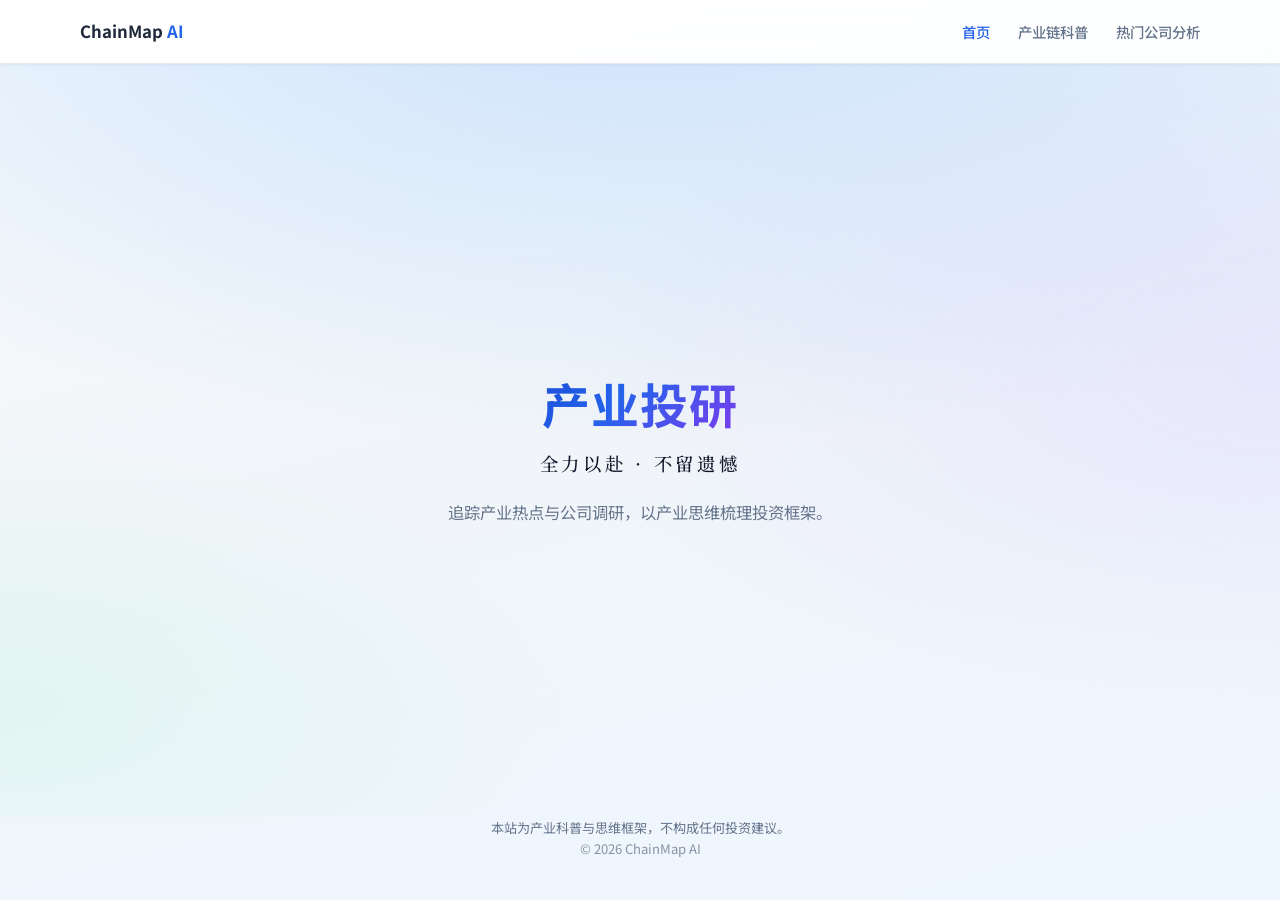
==== commit a8d94ff1: "fix(home): drop redundant URLs, one-line disclaimer Co-authored-by: Cursor <cursoragent@cursor.com>" ====
--- a/index.html
+++ b/index.html
@@ -3,7 +3,7 @@
 <head>
   <meta charset="UTF-8" />
   <meta name="viewport" content="width=device-width, initial-scale=1.0" />
-  <meta name="description" content="ChainMap AI：追踪产业热点与公司调研，以产业思维梳理投资框架。chainmapai.com" />
+  <meta name="description" content="ChainMap AI：追踪产业热点与公司调研，以产业思维梳理投资框架。" />
   <link rel="canonical" href="https://chainmapai.com/" />
   <meta property="og:title" content="ChainMap AI · 产业投研" />
   <meta property="og:url" content="https://chainmapai.com/" />
@@ -31,7 +31,6 @@
     <section class="hero hero--landing" aria-label="站点理念">
       <div class="hero-bg" aria-hidden="true"></div>
       <div class="hero-content hero-content--home">
-        <p class="hero-eyebrow">chainmapai.com</p>
         <h1 class="hero-title"><span class="hero-title-accent">产业投研</span></h1>
         <p class="hero-motto" aria-label="全力以赴不留遗憾">全力以赴 · 不留遗憾</p>
         <p class="hero-lead hero-lead--tight">追踪产业热点与公司调研，以产业思维梳理投资框架。</p>
@@ -41,16 +40,7 @@
 
   <footer class="site-footer site-footer--home">
     <div class="container footer-home">
-      <div class="footer-home-meta">
-        <span class="footer-home-brand">ChainMap AI</span>
-        <span class="footer-home-sep" aria-hidden="true">·</span>
-        <a class="footer-home-link" href="https://chainmapai.com">chainmapai.com</a>
-      </div>
-      <aside class="footer-disclaimer" aria-labelledby="footer-disclaimer-title">
-        <h2 id="footer-disclaimer-title" class="footer-disclaimer-title">重要说明</h2>
-        <p>本站内容为<strong>产业科普与思维框架</strong>，所涉公司仅为说明产业链而举例，<strong>并非推荐任何证券</strong>。</p>
-        <p>投资有风险，决策前请结合自身情况，查阅上市公司公告并独立判断。</p>
-      </aside>
+      <p class="footer-home-note">本站为产业科普与思维框架，不构成任何投资建议。</p>
       <p class="footer-home-copy">© 2026 ChainMap AI</p>
     </div>
   </footer>
--- a/styles.css
+++ b/styles.css
@@ -112,15 +112,6 @@
   letter-spacing: 0.2em;
 }
 
-.hero-eyebrow {
-  margin: 0 0 1rem;
-  font-family: var(--font-mono);
-  font-size: 0.78rem;
-  letter-spacing: 0.14em;
-  color: var(--text-muted);
-  text-transform: lowercase;
-}
-
 .hero-content--home .hero-title {
   margin-bottom: 0;
 }
@@ -559,96 +550,35 @@
 
 .page-home .hero--landing {
   flex: 1;
-  min-height: calc(100vh - var(--header-h) - 220px);
-  padding-bottom: 3rem;
+  min-height: calc(100vh - var(--header-h) - 120px);
+  padding-bottom: 2rem;
 }
 
 .site-footer--home {
   margin-top: auto;
-  padding: 0 1.5rem 2rem;
+  padding: 0 1.5rem 2.5rem;
   border-top: none;
   background: transparent;
 }
 
 .footer-home {
-  max-width: 40rem;
+  max-width: 36rem;
   margin-inline: auto;
   text-align: center;
 }
 
-.footer-home-meta {
-  display: flex;
-  flex-wrap: wrap;
-  align-items: center;
-  justify-content: center;
-  gap: 0.35rem 0.5rem;
-  margin-bottom: 1.25rem;
-  font-size: 0.88rem;
-  color: var(--text-muted);
-}
-
-.footer-home-brand {
-  font-weight: 600;
-  color: var(--text);
-}
-
-.footer-home-sep {
-  color: var(--line);
-  user-select: none;
-}
-
-.footer-home-link {
-  color: var(--text-muted);
-  text-decoration: none;
-  font-family: var(--font-mono);
+.footer-home-note {
+  margin: 0 0 0.65rem;
   font-size: 0.82rem;
-}
-
-.footer-home-link:hover {
-  color: var(--accent);
-  text-decoration: none;
-}
-
-.footer-disclaimer {
-  margin: 0 0 1.25rem;
-  padding: 1.1rem 1.35rem;
-  text-align: left;
-  background: var(--bg-card);
-  border: 1px solid var(--border);
-  border-radius: var(--radius);
-  box-shadow: var(--shadow-sm);
-}
-
-.footer-disclaimer-title {
-  margin: 0 0 0.65rem;
-  font-size: 0.75rem;
-  font-weight: 600;
-  letter-spacing: 0.08em;
-  text-transform: uppercase;
-  color: var(--text-muted);
-}
-
-.footer-disclaimer p {
-  margin: 0 0 0.5rem;
-  font-size: 0.875rem;
-  line-height: 1.65;
-  color: var(--text-muted);
-}
-
-.footer-disclaimer p:last-child {
-  margin-bottom: 0;
-}
-
-.footer-disclaimer strong {
-  color: var(--text);
-  font-weight: 600;
+  line-height: 1.6;
+  color: var(--text-muted);
 }
 
 .footer-home-copy {
   margin: 0;
-  font-size: 0.8rem;
-  color: var(--text-muted);
-  opacity: 0.85;
+  font-size: 0.78rem;
+  color: var(--text-muted);
+  opacity: 0.75;
 }
 
 .footer-copy {
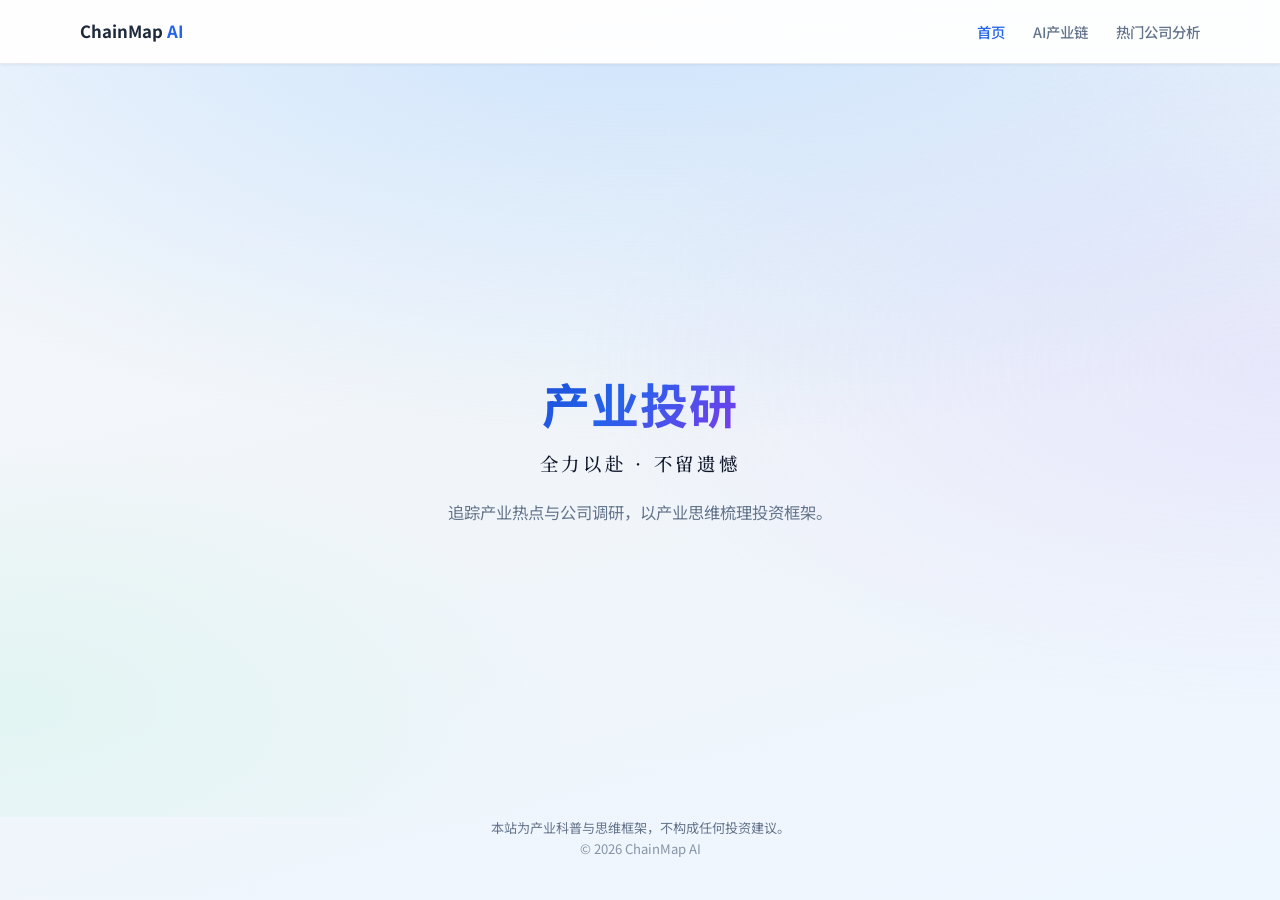
==== commit 97ba0cbe: "整理网站构成" ====
--- a/index.html
+++ b/index.html
@@ -21,7 +21,7 @@
       <button type="button" class="nav-toggle" aria-label="打开菜单" aria-expanded="false"></button>
       <nav class="nav" id="site-nav">
         <a href="index.html" class="is-active">首页</a>
-        <a href="hot-topics.html">产业链科普</a>
+        <a href="hot-topics.html">AI产业链</a>
         <a href="companies.html">热门公司分析</a>
       </nav>
     </div>
--- a/styles.css
+++ b/styles.css
@@ -688,6 +688,108 @@
   box-shadow: var(--shadow-sm);
 }
 
+.chain-overview {
+  margin-bottom: 2rem;
+  padding: 1.5rem 1.5rem 1.35rem;
+  background: var(--bg-card);
+  border: 1px solid var(--border);
+  border-radius: var(--radius-lg);
+  box-shadow: var(--shadow-sm);
+}
+
+.chain-overview-title {
+  margin: 0 0 0.5rem;
+  font-family: var(--font-serif);
+  font-size: 1.15rem;
+  font-weight: 600;
+  color: var(--ink);
+  text-align: center;
+}
+
+.chain-overview-lead {
+  margin: 0 0 1.25rem;
+  font-size: 0.92rem;
+  color: var(--text-muted);
+  line-height: 1.65;
+  text-align: center;
+  max-width: 52ch;
+  margin-inline: auto;
+}
+
+.chain-overview-diagram {
+  overflow-x: auto;
+  margin-bottom: 1rem;
+  padding: 0.5rem 0;
+  -webkit-overflow-scrolling: touch;
+}
+
+.chain-overview-svg {
+  display: block;
+  width: 100%;
+  min-width: 640px;
+  height: auto;
+}
+
+.chain-overview-svg .co-label {
+  font-family: "Noto Sans SC", sans-serif;
+  font-size: 13px;
+  font-weight: 600;
+  fill: #1e293b;
+}
+
+.chain-overview-svg .co-label--head {
+  font-size: 14px;
+  fill: #0f172a;
+}
+
+.chain-overview-svg .co-chip {
+  font-family: "JetBrains Mono", monospace;
+  font-size: 11px;
+  font-weight: 500;
+  fill: #1e40af;
+}
+
+.chain-overview-svg .co-caption {
+  font-family: "Noto Sans SC", sans-serif;
+  font-size: 11px;
+  fill: #64748b;
+}
+
+.chain-overview-svg .co-caption--net {
+  font-weight: 600;
+  fill: #0e7490;
+}
+
+.chain-overview-legend {
+  display: flex;
+  flex-wrap: wrap;
+  justify-content: center;
+  gap: 0.5rem 1.25rem;
+  margin: 0;
+  padding: 0;
+  list-style: none;
+  font-size: 0.82rem;
+  color: var(--text-muted);
+}
+
+.chain-overview-legend li {
+  display: flex;
+  align-items: center;
+  gap: 0.4rem;
+}
+
+.chain-overview-dot {
+  width: 8px;
+  height: 8px;
+  border-radius: 50%;
+  flex-shrink: 0;
+}
+
+.chain-overview-dot--l1 { background: #2563eb; }
+.chain-overview-dot--l2 { background: #7c3aed; }
+.chain-overview-dot--l3 { background: #0891b2; }
+.chain-overview-dot--l4 { background: #65a30d; }
+
 .chain-framework-title {
   margin: 0 0 0.5rem;
   font-family: var(--font-serif);
